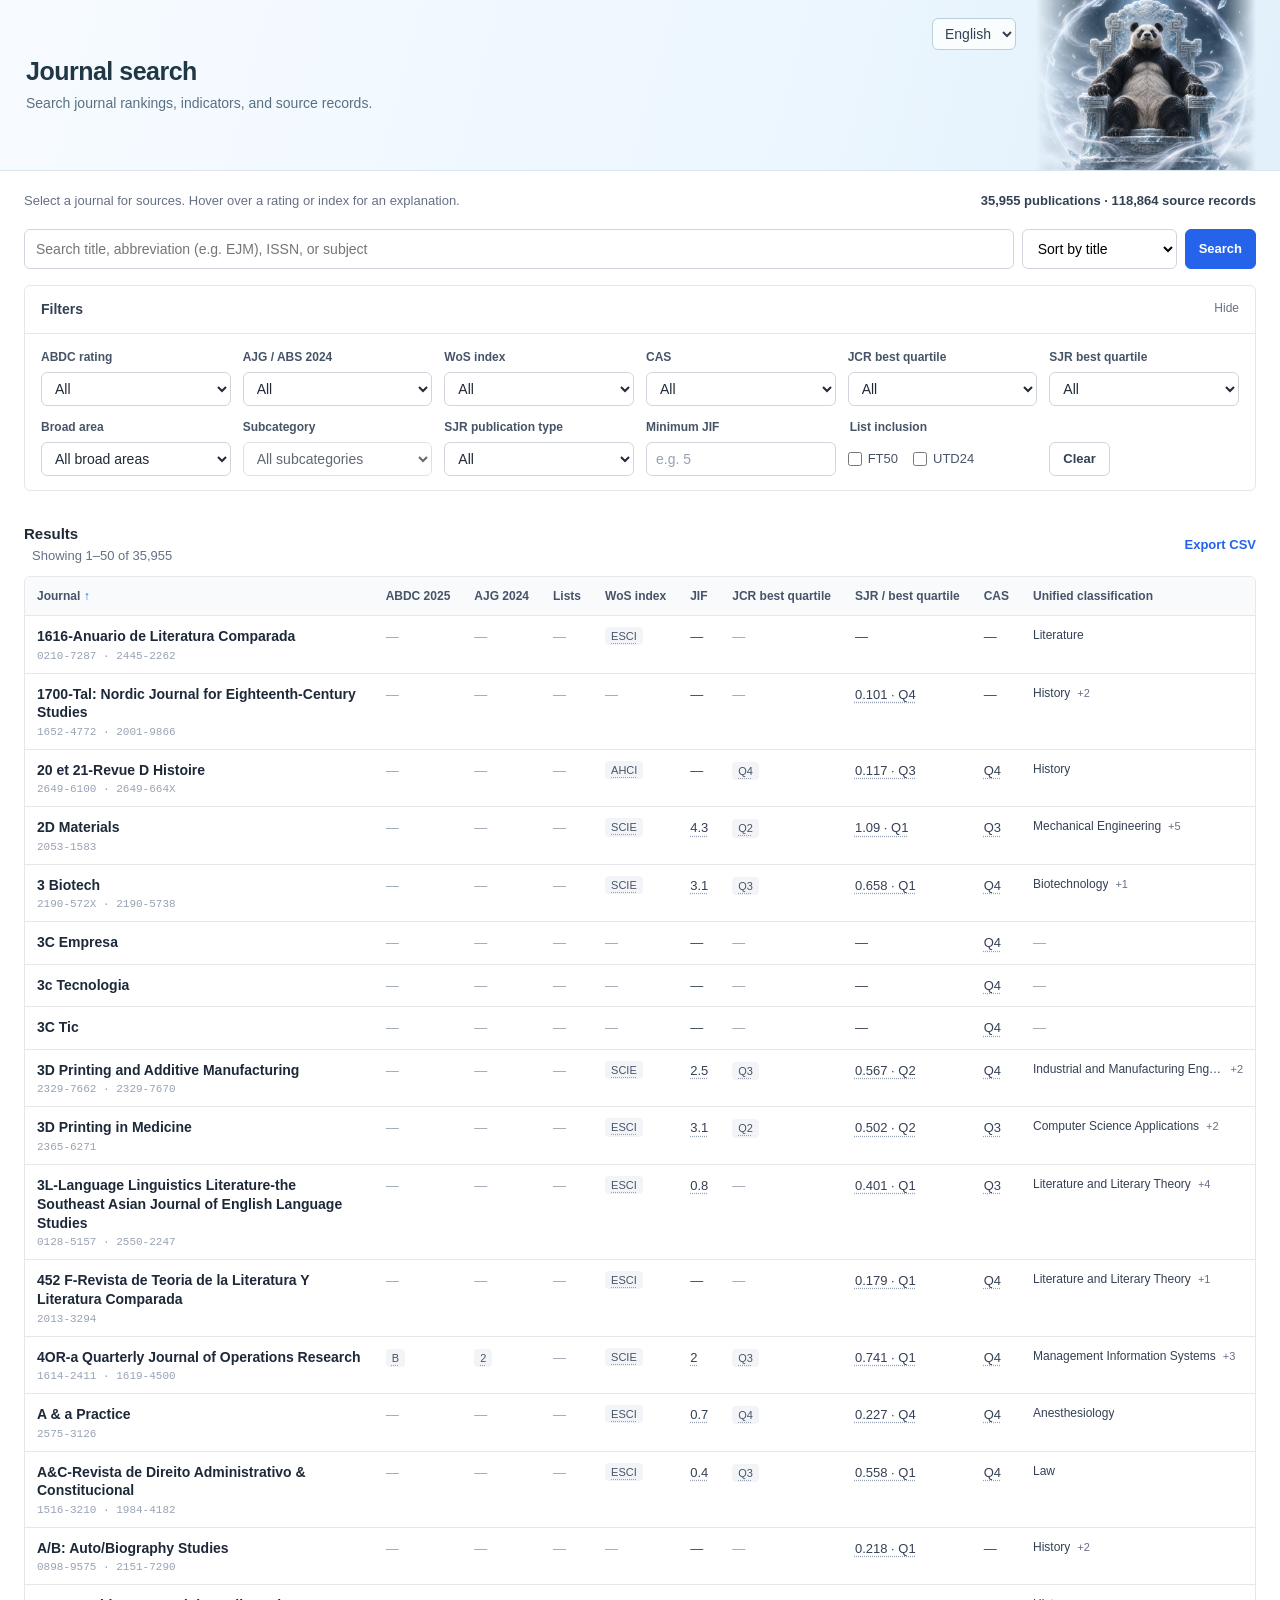
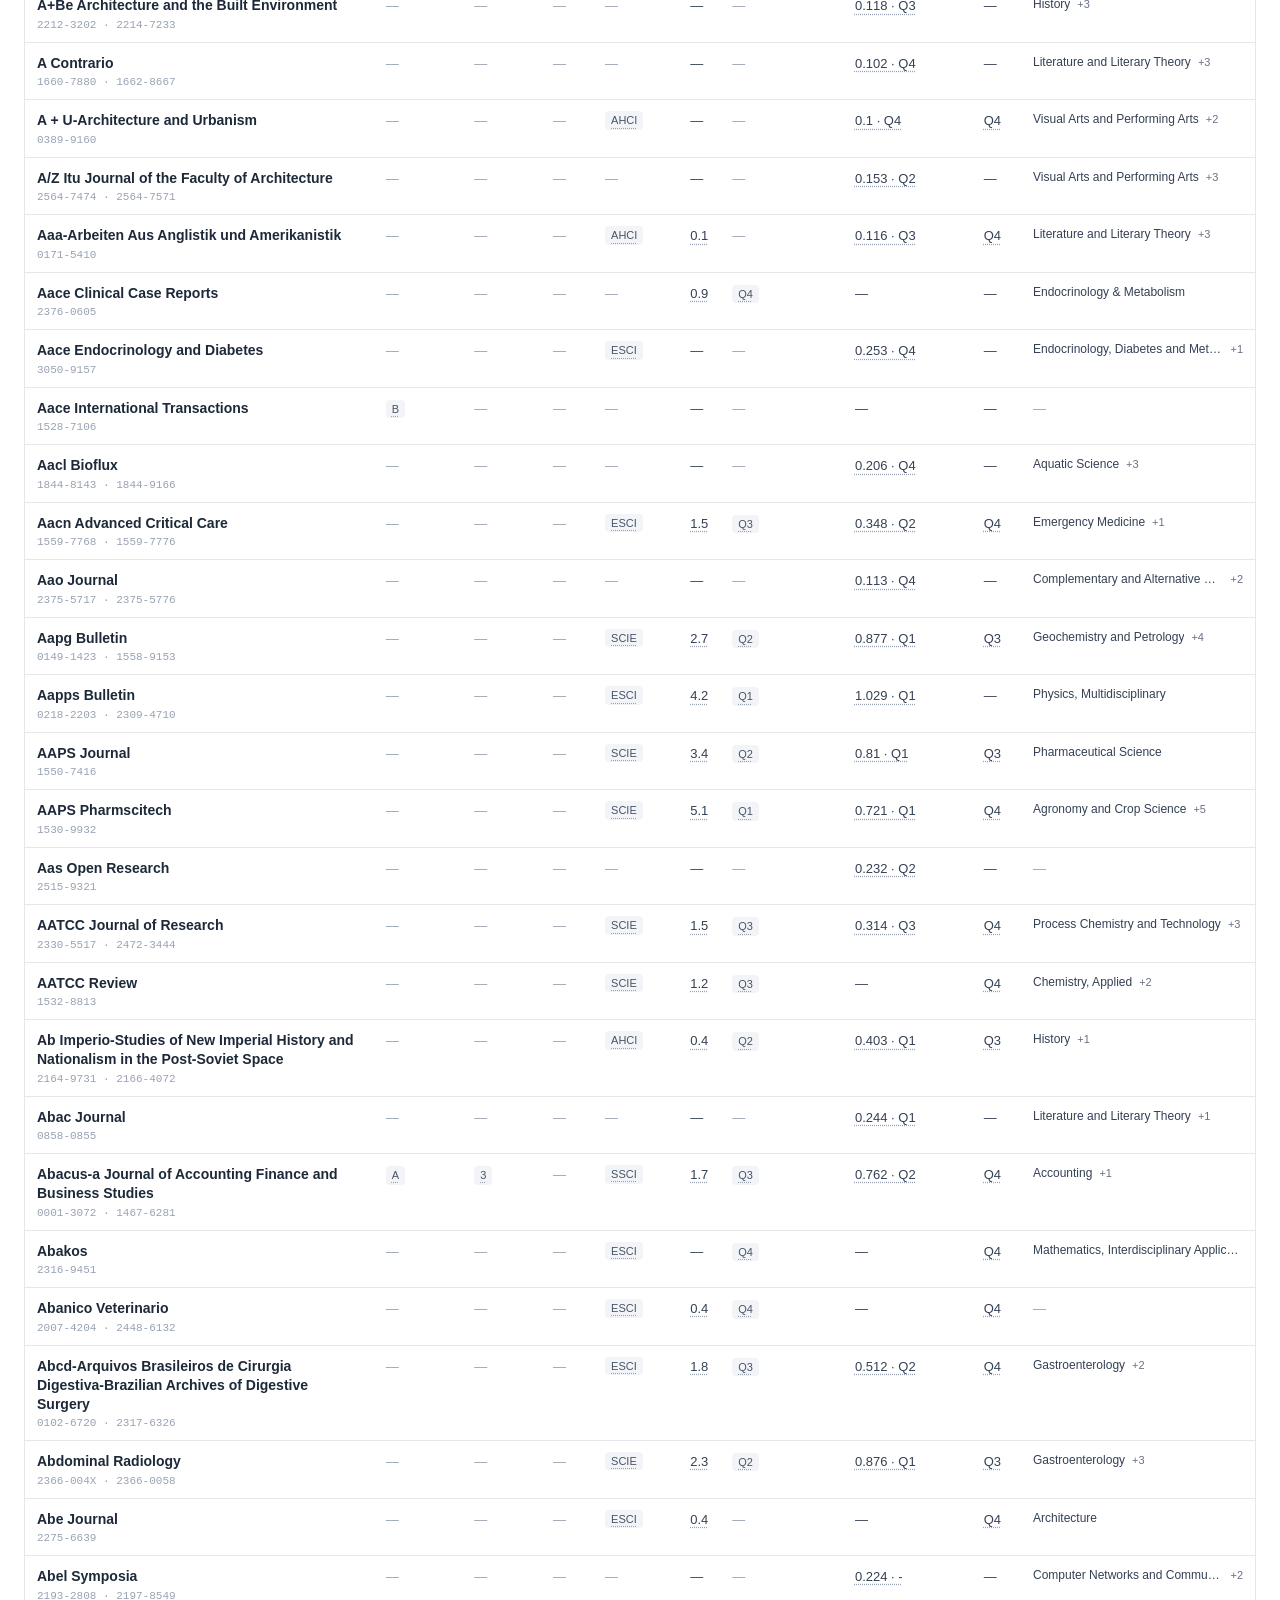
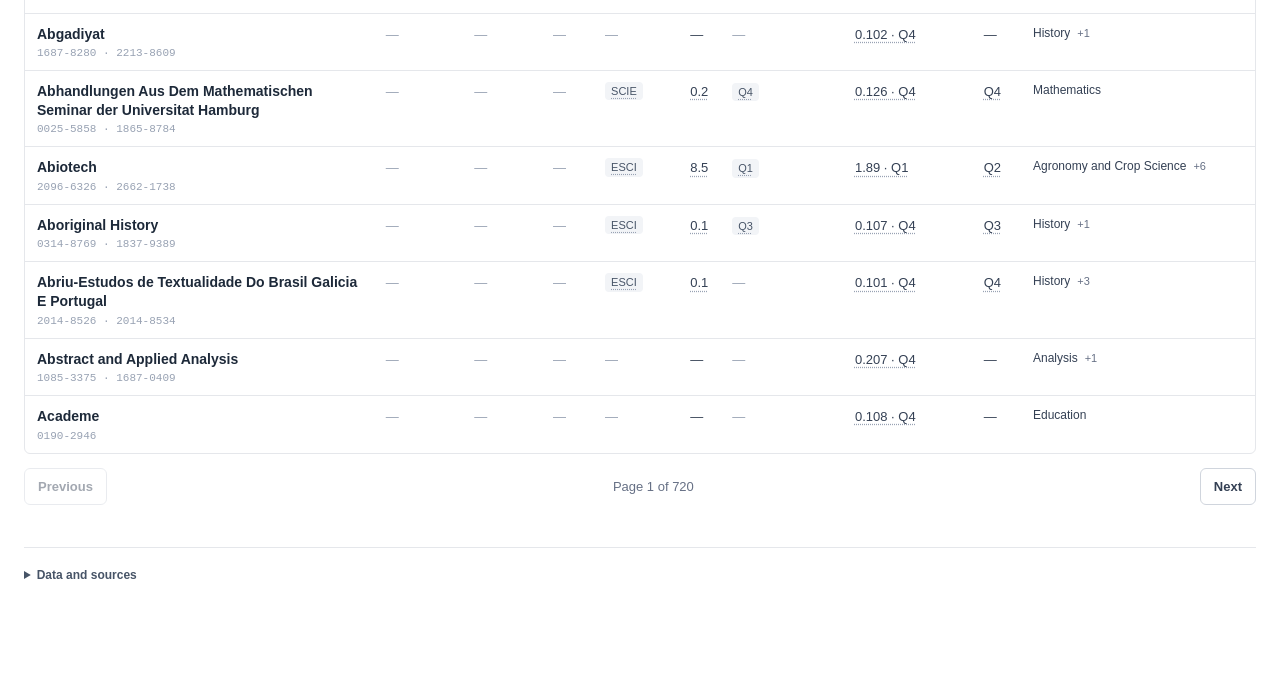
==== site/index.html @ 8089f595 "Standardize journal title casing and show subcategories only" ====
<!doctype html>
<html lang="zh-CN">
<head>
  <script>window.JOURNAL_STATIC=true;</script>
  <meta charset="utf-8">
  <meta name="viewport" content="width=device-width,initial-scale=1">
  <meta name="color-scheme" content="light">
  <title>期刊查询</title>
  <style>
    :root{--text:#1f2937;--muted:#667085;--line:#e5e7eb;--soft:#f8fafc;--blue:#2563eb;--blue-soft:#eff6ff;--white:#fff;--sans:"Microsoft YaHei UI","PingFang SC",sans-serif}*{box-sizing:border-box}body{margin:0;background:#fff;color:var(--text);font:14px/1.5 var(--sans)}button,input,select{font:inherit}button{cursor:pointer}button:focus-visible,input:focus-visible,select:focus-visible,a:focus-visible{outline:2px solid var(--blue);outline-offset:2px}.masthead{border-bottom:1px solid var(--line);padding:22px max(24px,calc((100vw - 1280px)/2)) 18px}.brand h1{font-size:24px;line-height:1.25;margin:0;font-weight:650;letter-spacing:-.02em}.brand b,.folio{display:none}.subline{margin:5px 0 0;color:var(--muted);font-size:14px}main{max-width:1280px;margin:auto;padding:20px 24px 42px}.intro{display:flex;align-items:baseline;justify-content:space-between;gap:18px;margin-bottom:18px}.intro h2{display:none}.intro p{margin:0;color:var(--muted);font-size:13px}.statline{color:#344054;font-weight:600;white-space:nowrap;font-size:13px}.workbench{display:flex;flex-direction:column;gap:16px}.workbench>*,.workbench section{min-width:0}.filters{border:1px solid var(--line);border-radius:6px;background:var(--white);padding:0}.filters h3{font-size:14px;margin:0;font-weight:600}.filters>h3{padding:13px 16px;border-bottom:1px solid var(--line)}.filter-group{padding:0;border:0}.filter-group label,.filter-group legend{display:block;color:#475467;font-size:12px;font-weight:600;margin:0 0 6px}.filter-group fieldset{border:0;padding:0;margin:0}.filter-group input,.filter-group select{width:100%;height:34px;border:1px solid #d0d5dd;border-radius:6px;background:#fff;padding:6px 9px;color:var(--text)}.filter-group input::placeholder{color:#98a2b3}.checkgrid{display:flex;gap:15px;height:34px;align-items:center}.checkgrid label{margin:0;font-weight:400;font-size:13px;color:#475467}.checkgrid input{width:auto;accent-color:var(--blue);vertical-align:-2px;margin-right:4px}.filter-actions{display:flex;gap:8px;align-items:end}.button{border:1px solid var(--blue);border-radius:6px;background:var(--blue);color:#fff;padding:8px 13px;font-weight:600;font-size:13px}.button:hover{background:#1d4ed8}.button.alt{background:#fff;color:#344054;border-color:#d0d5dd}.button.alt:hover{background:var(--soft)}.filter-content{display:grid;grid-template-columns:repeat(5,minmax(0,1fr));gap:12px;padding:14px 16px}.searchbar{display:grid;grid-template-columns:minmax(260px,1fr) 155px auto;gap:8px}.searchbar input,.searchbar select{height:40px;border:1px solid #d0d5dd;border-radius:6px;background:#fff;padding:8px 11px}.searchbar input{font-size:14px}.results-head{display:flex;justify-content:space-between;align-items:center;gap:14px;padding:16px 0 10px}.results-head h3{margin:0;font-size:15px;font-weight:650}.results-head span{font-size:13px;color:var(--muted);margin-left:8px}.export{font-size:13px;color:var(--blue);font-weight:600;text-decoration:none}.export:hover{text-decoration:underline}.table-wrap{overflow:auto;border:1px solid var(--line);border-radius:6px;background:#fff}table{border-collapse:collapse;width:100%;min-width:970px}thead{position:sticky;top:0;z-index:2;background:#f9fafb}th{text-align:left;padding:10px 12px;font-size:12px;font-weight:600;color:#475467;white-space:nowrap;border-bottom:1px solid var(--line)}th:first-child,td:first-child{width:29%;min-width:280px}th button{border:0;background:transparent;color:inherit;font:inherit;padding:0}th[aria-sort="ascending"]::after{content:" ↑";color:var(--blue)}th[aria-sort="descending"]::after{content:" ↓";color:var(--blue)}td{padding:11px 12px;border-top:1px solid var(--line);vertical-align:top;color:#344054;font-size:13px}tbody tr:first-child td{border-top:0}tbody tr:hover{background:#f8fafc}.journal-btn{appearance:none;border:0;background:transparent;padding:0;text-align:left;color:#1d2939;font:600 14px/1.35 var(--sans);cursor:pointer}.journal-btn:hover{color:var(--blue)}.issn{display:block;color:#98a2b3;font:11px ui-monospace,monospace;margin-top:3px}.badges{display:flex;gap:4px;flex-wrap:wrap}.badge{display:inline-block;border-radius:4px;padding:2px 6px;background:#f2f4f7;color:#475467;font-size:11px;line-height:1.3;white-space:nowrap}.q1,.dark,.star{background:var(--blue-soft);color:#175cd3}.na{color:#98a2b3}.num{font-variant-numeric:tabular-nums;white-space:nowrap}.subjects{max-width:250px;color:#667085;font-size:12px;display:-webkit-box;-webkit-box-orient:vertical;-webkit-line-clamp:2;overflow:hidden}.loading,.empty{padding:32px;text-align:center;color:var(--muted);font-size:14px}.pager{display:flex;justify-content:space-between;align-items:center;padding:14px 0}.pager span{color:var(--muted);font-size:13px}.pager button:disabled{opacity:.45;cursor:not-allowed}dialog{border:1px solid var(--line);border-radius:8px;padding:0;max-width:min(760px,95vw);width:760px;background:#fff;color:var(--text);box-shadow:0 18px 50px #10182822}dialog::backdrop{background:#10182866}.drawer-head{border-bottom:1px solid var(--line);padding:18px 22px;display:flex;justify-content:space-between;gap:20px}.drawer-head h2{font-size:19px;line-height:1.35;margin:0;font-weight:650}.drawer-close{border:1px solid #d0d5dd;border-radius:6px;background:#fff;color:#344054;width:32px;height:32px;font-size:20px;line-height:1}.drawer-body{padding:20px 22px 28px;max-height:70vh;overflow:auto}.profile{display:grid;grid-template-columns:repeat(3,1fr);gap:0;border:1px solid var(--line);border-radius:6px;overflow:hidden;margin:0 0 22px}.profile div{padding:10px;border-right:1px solid var(--line);border-bottom:1px solid var(--line)}.profile b{display:block;color:var(--muted);font-size:11px;font-weight:500}.profile span{font-weight:600;font-size:13px}.history h3{font-size:15px;margin:20px 0 8px}.observation{border-top:1px solid var(--line);padding:13px 0}.obs-top{display:flex;justify-content:space-between;gap:16px}.obs-top b{font-size:12px;color:#344054}.obs-top small{color:var(--muted)}.metric-list{display:flex;gap:5px;flex-wrap:wrap;margin-top:7px}.metric-list span{background:#f2f4f7;border-radius:4px;padding:2px 6px;font-size:12px}.source-note{border-left:3px solid #84adff;padding:9px 11px;background:#f8fbff;color:#475467;font-size:12px}footer{margin-top:28px;border-top:1px solid var(--line);padding-top:14px;color:var(--muted);font-size:12px}footer summary{cursor:pointer;color:#475467;font-weight:600;padding:4px 0}.source-list{margin:6px 0;padding-left:16px}.raw{margin-top:10px}.raw summary{font-size:12px}.raw pre{white-space:pre-wrap;word-break:break-word;background:#f8fafc;border:1px solid var(--line);border-radius:6px;padding:9px;font:11px/1.45 ui-monospace,monospace;color:#344054}.visually-hidden{position:absolute;width:1px;height:1px;padding:0;margin:-1px;overflow:hidden;clip:rect(0,0,0,0);white-space:nowrap;border:0}@media(max-width:800px){.masthead{padding:18px 16px}.brand h1{font-size:22px}main{padding:16px}.intro{align-items:flex-start;flex-direction:column;gap:5px}.filter-content{grid-template-columns:repeat(2,minmax(0,1fr));padding:12px}.filter-actions{grid-column:1/-1}.searchbar{grid-template-columns:1fr}.table-wrap{border-radius:0;margin:0 -16px}.profile{grid-template-columns:1fr 1fr}.drawer-body{padding:18px}.drawer-head{padding:16px}}
    .brand{display:flex;align-items:center;justify-content:space-between;gap:12px}.brand #language{height:32px;border:1px solid #d0d5dd;border-radius:6px;background:#fff;color:#344054;padding:4px 8px}.filters summary{padding:13px 16px;cursor:pointer;color:#344054;font-size:14px;font-weight:600;list-style:none}.filters summary::-webkit-details-marker{display:none}.filters summary::after{content:"Show";float:right;color:#667085;font-size:12px;font-weight:400}.filters[open] summary{border-bottom:1px solid var(--line)}.filters[open] summary::after{content:"Hide"}.filter-content{display:grid;grid-template-columns:repeat(5,minmax(0,1fr));gap:12px;padding:14px 16px}.filters>.filter-content{border:0}.filters h3{display:none}@media(max-width:800px){.filter-content{grid-template-columns:repeat(2,minmax(0,1fr));padding:12px}.filter-actions{grid-column:1/-1}}
  html:lang(zh-CN) .filters summary::after{content:"展开"}html:lang(zh-CN) .filters[open] summary::after{content:"收起"}.statline{white-space:normal}.drawer-close{flex-shrink:0}.drawer-head h2{min-width:0;overflow-wrap:anywhere}.export[aria-disabled="true"]{pointer-events:none;opacity:.45}
    .checkgrid label{display:inline-flex;align-items:center;gap:6px;line-height:1.2;white-space:nowrap}.checkgrid input[type="checkbox"]{width:14px;height:14px;flex:0 0 14px;margin:0;padding:0;vertical-align:middle}.taxonomy-path{max-width:260px;color:#475467;font-size:12px;display:block;line-height:1.45}.taxonomy-path+.taxonomy-path{margin-top:3px}.taxonomy-evidence{margin:0 0 18px;padding:13px 14px;border:1px solid #d9e6ef;border-radius:6px;background:#f8fbff}.taxonomy-evidence h3{margin:0 0 8px;font-size:15px}.taxonomy-evidence p{margin:7px 0;color:#475467;font-size:12px}.taxonomy-evidence code{font:11px ui-monospace,monospace;color:#344054}.taxonomy-legacy{margin:0 0 18px;font-size:12px;color:#475467}.taxonomy-legacy summary{cursor:pointer;font-weight:600;color:#475467}
    .filter-content{align-items:end}.filter-group{min-width:0;display:flex;flex-direction:column;justify-content:flex-end}.filter-group>label,.filter-group legend{line-height:18px}.filter-group fieldset{min-width:0;width:100%}.filter-actions .button{height:34px;padding-block:0}.taxonomy-summary{appearance:none;border:0;background:transparent;text-align:left;display:flex;flex-direction:column;gap:3px;width:210px;max-width:100%;padding:0;color:#344054;font:12px/1.4 var(--sans);cursor:pointer}.taxonomy-primary{display:flex;align-items:baseline;gap:7px;min-width:0;width:100%}.taxonomy-name{overflow:hidden;text-overflow:ellipsis;white-space:nowrap;min-width:0;font-weight:500}.taxonomy-count{flex-shrink:0;color:#667085;font-size:11px}.taxonomy-context{display:block;max-width:100%;overflow:hidden;text-overflow:ellipsis;white-space:nowrap;color:#98a2b3;font-size:11px}.taxonomy-summary:hover .taxonomy-name{color:#2563eb;text-decoration:underline}.taxonomy-summary:hover .taxonomy-count{color:#2563eb}
    @media(min-width:1100px){.filter-content{grid-template-columns:repeat(6,minmax(0,1fr))}}table{min-width:1070px}
    .masthead{padding-block:0;background:linear-gradient(105deg,#f7fbff 0%,#edf7ff 58%,#e1f0fa 100%);border-bottom-color:#d9e6ef}.brand{display:grid;grid-template-columns:minmax(0,1fr) auto 220px;align-items:stretch;min-height:170px;gap:20px;max-width:1280px;margin:auto}.brand-copy{align-self:center;min-width:0;padding:20px 0 20px 2px}.brand-copy h1{color:#203746;font-size:25px}.brand-copy .subline{max-width:490px;margin:5px 0 0;color:#597080;white-space:normal}.brand #language{align-self:start;margin-top:18px;flex:0 0 auto;border-color:#b9cfde;background:#ffffffcc}.brand-scene{align-self:stretch;overflow:hidden;background:#dceef7;mask-image:linear-gradient(90deg,transparent 0%,#000 28%,#000 84%,transparent 100%);-webkit-mask-image:linear-gradient(90deg,transparent 0%,#000 28%,#000 84%,transparent 100%)}.brand #brand-logo{display:block;width:100%;height:170px;object-fit:cover;object-position:50% 46%;filter:saturate(.92) contrast(.98)}@media(max-width:800px){.masthead{padding:0}.brand{min-height:110px;grid-template-columns:minmax(0,1fr) auto 100px;gap:10px;padding-left:16px}.brand-copy{padding:16px 0}.brand-copy h1{font-size:22px}.brand-copy .subline{font-size:13px}.brand #language{margin-top:14px}.brand-scene{align-self:center;mask-image:linear-gradient(90deg,transparent,#000 9%,#000 94%,transparent);-webkit-mask-image:linear-gradient(90deg,transparent,#000 9%,#000 94%,transparent)}.brand #brand-logo{width:100px;height:100px;object-fit:contain;object-position:center}}@media(max-width:430px){.brand{grid-template-columns:minmax(0,1fr) auto 88px;gap:8px}.brand-copy .subline{display:none}.brand #brand-logo{width:88px;height:88px}.brand{min-height:96px}.brand-copy{padding-block:12px}.brand #language{margin-top:12px}}
  </style>
  <link rel="icon" type="image/png" href="brand/panda-emperor.png?v=140ae6e6cad0">
  <link rel="stylesheet" href="help.css?v=2c78fc4bd369">
</head>
<body>
  <header class="masthead"><div class="brand"><div class="brand-copy"><h1 data-i18n="title">Journal search</h1><p class="subline" data-i18n="description">Search journal rankings, indicators, and source records.</p></div><select id="language" aria-label="Language"><option value="en">English</option><option value="zh">中文</option></select><div class="brand-scene"><img id="brand-logo" src="brand/panda-emperor.png?v=140ae6e6cad0" width="220" height="170" alt="Panda emperor on an ice throne amid swirling wind"></div></div></header>
  <main>
    <section class="intro"><div><p data-i18n="intro">Blank values mean unavailable or conflicting source data. List matches do not mean zero.</p></div><div class="statline" id="statline">Loading…</div></section>
    <div class="workbench">
      <details class="filters" id="filter-panel" open><summary data-i18n="filters">Filters</summary><div class="filter-content">
        <div class="filter-group"><label for="abdc">ABDC 分级</label><select id="abdc" data-param="abdc"><option value="">全部</option><option>A*</option><option>A</option><option>B</option><option>C</option></select></div>
        <div class="filter-group"><label for="ajg">AJG / ABS 2024</label><select id="ajg" data-param="ajg"><option value="">全部</option><option>4*</option><option>4</option><option>3</option><option>2</option><option>1</option></select></div>
        <div class="filter-group"><label for="wos_index" data-i18n="wos">WoS index</label><select id="wos_index" data-param="wos_index"><option value="">All</option><option>SCIE</option><option>SSCI</option><option>AHCI</option><option>ESCI</option></select></div>
        <div class="filter-group"><label for="cas">中科院分区</label><select id="cas" data-param="cas"><option value="">全部</option><option value="1">Q1</option><option value="2">Q2</option><option value="3">Q3</option><option value="4">Q4</option></select></div>
        <div class="filter-group"><label for="jcr_quartile">JCR 分区</label><select id="jcr_quartile" data-param="jcr_quartile"><option value="">全部</option><option>Q1</option><option>Q2</option><option>Q3</option><option>Q4</option></select></div>
        <div class="filter-group"><label for="sjr_quartile">SJR 分区</label><select id="sjr_quartile" data-param="sjr_quartile"><option value="">全部</option><option>Q1</option><option>Q2</option><option>Q3</option><option>Q4</option></select></div>
        <div class="filter-group"><label for="broad_area">统一分类：大类</label><select id="broad_area" data-param="broad_area"><option value="">全部大类</option></select></div>
        <div class="filter-group"><label for="subcategory">统一分类：子类</label><select id="subcategory" data-param="subcategory" disabled><option value="">全部子类</option></select></div>
        <div class="filter-group"><label for="source_type">SJR 出版物类型</label><select id="source_type" data-param="source_type"><option value="">全部（仅有 SJR 类型的条目）</option><option value="journal">期刊</option><option value="book series">丛书</option><option value="conference and proceedings">会议与论文集</option><option value="trade journal">行业期刊</option></select></div>
        <div class="filter-group"><label for="min_if">最低 JIF</label><input id="min_if" data-param="min_if" type="number" min="0" step="0.1" placeholder="如 5"></div>
        <div class="filter-group"><fieldset><legend>名单收录</legend><div class="checkgrid"><label><input id="ft50" data-param="ft50" type="checkbox">FT50</label><label><input id="utd24" data-param="utd24" type="checkbox">UTD24</label></div></fieldset></div>
        <div class="filter-actions"><button class="button alt" id="clear" type="button" data-i18n="clear">Clear</button></div>
      </div></details>
      <section aria-live="polite">
        <form class="searchbar" id="searchform"><label class="visually-hidden" for="q" data-i18n="searchLabel">Search journals</label><input id="q" data-param="q" autocomplete="off" placeholder="Search title, abbreviation (e.g. EJM), ISSN, or subject" aria-label="Search title, abbreviation (e.g. EJM), ISSN, or subject"><select id="sort" data-param="sort" aria-label="Sort"><option value="title" data-i18n="sortTitle">Sort by title</option><option value="impact_factor" data-i18n="sortJif">Sort by JIF</option><option value="sjr" data-i18n="sortSjr">Sort by SJR</option></select><button class="button" type="submit" data-i18n="search">Search</button></form>
        <div class="results-head"><div><h3 data-i18n="results">Results</h3><span id="result-summary">Ready</span></div><a class="export" id="export-link" href="/api/export.csv" data-i18n="export">Export CSV</a></div>
        <div class="table-wrap"><table><thead><tr><th aria-sort="ascending"><button data-sort="title" data-i18n="journal">Journal</button></th><th data-i18n="abdc">ABDC 2025</th><th data-i18n="ajg">AJG 2024</th><th data-i18n="lists">Lists</th><th data-i18n="wos">WoS index</th><th><button data-sort="impact_factor">JIF</button></th><th data-i18n="jcr">JCR best quartile</th><th><button data-sort="sjr" data-i18n="sjr">SJR / best quartile</button></th><th data-i18n="cas">CAS</th><th id="classification-heading">Unified classification</th></tr></thead><tbody id="rows"><tr><td colspan="10" class="loading">Loading…</td></tr></tbody></table></div>
        <nav class="pager" aria-label="Results pages"><button class="button alt" id="prev" type="button" data-i18n="previous">Previous</button><span id="page-label">—</span><button class="button alt" id="next" type="button" data-i18n="next">Next</button></nav>
      </section>
    </div>
    <footer><details><summary data-i18n="sources">Data and sources</summary><div id="notes">Loading…</div><p data-i18n="typeNote">Publication-type filtering applies only to records with an SJR type.</p><p data-i18n="casNote">CAS uses Q1–Q4 as display labels for source zones 1–4.</p><ul class="source-list" id="source-list"></ul></details></footer>
  </main>
  <dialog id="detail"><div class="drawer-head"><h2 id="detail-title">期刊详情</h2><button class="drawer-close" id="close-detail" aria-label="关闭详情">×</button></div><div class="drawer-body" id="detail-body"></div></dialog>
  <script src="i18n.js?v=48a32ff0635d"></script>
  <script src="static-client.js?v=aa510dfa528a"></script>
  <script src="metric-info.js?v=d9123072246c"></script>
  <script src="journal-title.js?v=92738b128b86"></script>
  <script src="app.js?v=81e16375f8f6"></script>
  <script src="help-popover.js?v=6ba67cf0f67e"></script>

</body>
</html>
---- site/help.css ----
[data-metric]{text-decoration:underline dotted #98a2b3;text-underline-offset:3px;cursor:help;outline:none}
[data-metric]:focus-visible{border-radius:3px;outline:2px solid #2563eb;outline-offset:3px}
#metric-popover{position:fixed;z-index:2147483647;inset:auto;margin:0;width:max-content;max-width:340px;padding:14px 15px;background:#fff;border:1px solid #dbe2ea;border-radius:8px;box-shadow:0 10px 26px rgb(15 23 42 / 16%);color:#1f2937;font:13px/1.5 "Microsoft YaHei UI","PingFang SC",sans-serif}
#metric-popover[popover]:not(:popover-open){display:none}
#metric-popover[hidden]{display:none}
.metric-popover__head{display:flex;align-items:flex-start;justify-content:space-between;gap:12px;margin-bottom:5px}
.metric-popover__title{font-size:14px;font-weight:650;color:#1d2939}.metric-popover__close{flex:0 0 auto;width:25px;height:25px;padding:0;border:1px solid #d0d5dd;border-radius:5px;background:#fff;color:#475467;font-size:17px;line-height:1;cursor:pointer}.metric-popover__close:hover{background:#f8fafc}.metric-popover__close:focus-visible{outline:2px solid #2563eb;outline-offset:2px}
.metric-popover__description{margin:0;color:#344054}.metric-popover__detail{margin:7px 0 0;color:#667085}.metric-popover__source{display:inline-block;margin-top:10px;color:#2563eb;font-weight:600;text-decoration:none}.metric-popover__source:hover{text-decoration:underline}
@media(max-width:480px){#metric-popover{max-width:calc(100vw - 24px)}}
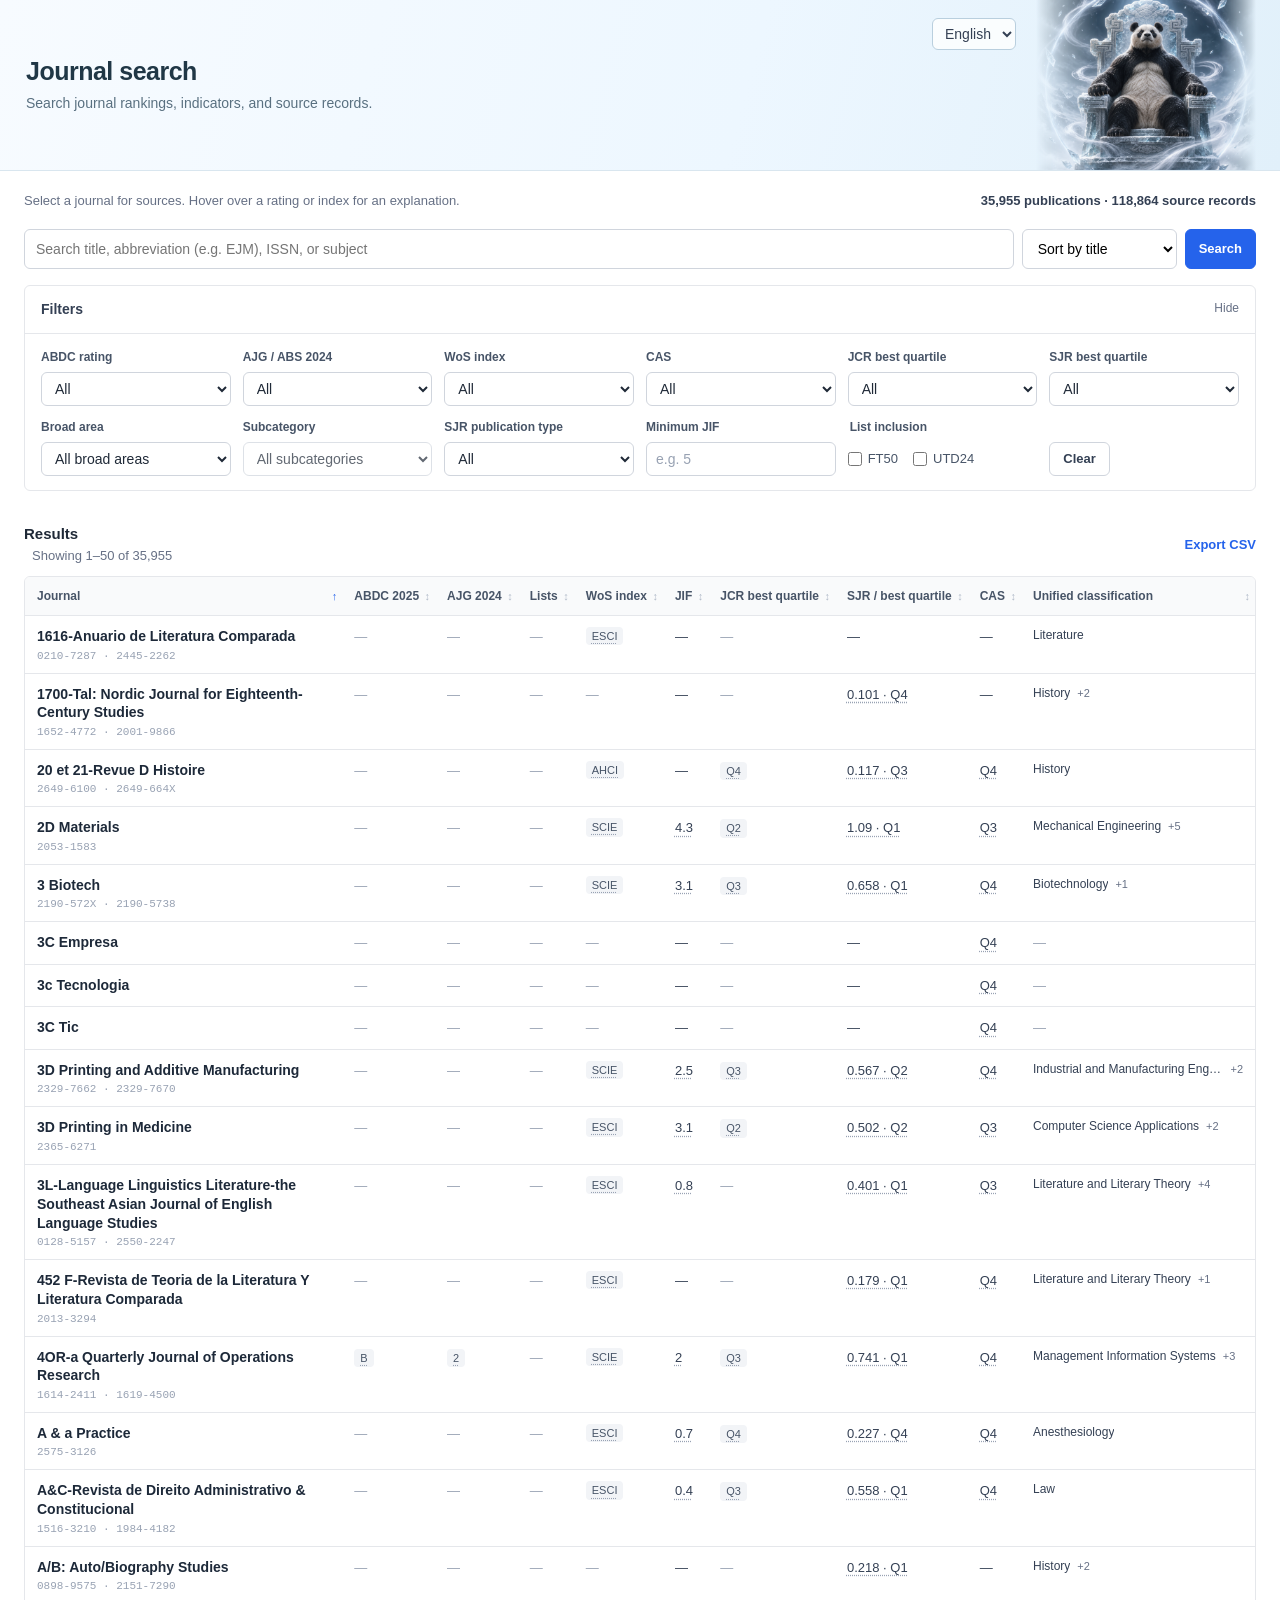
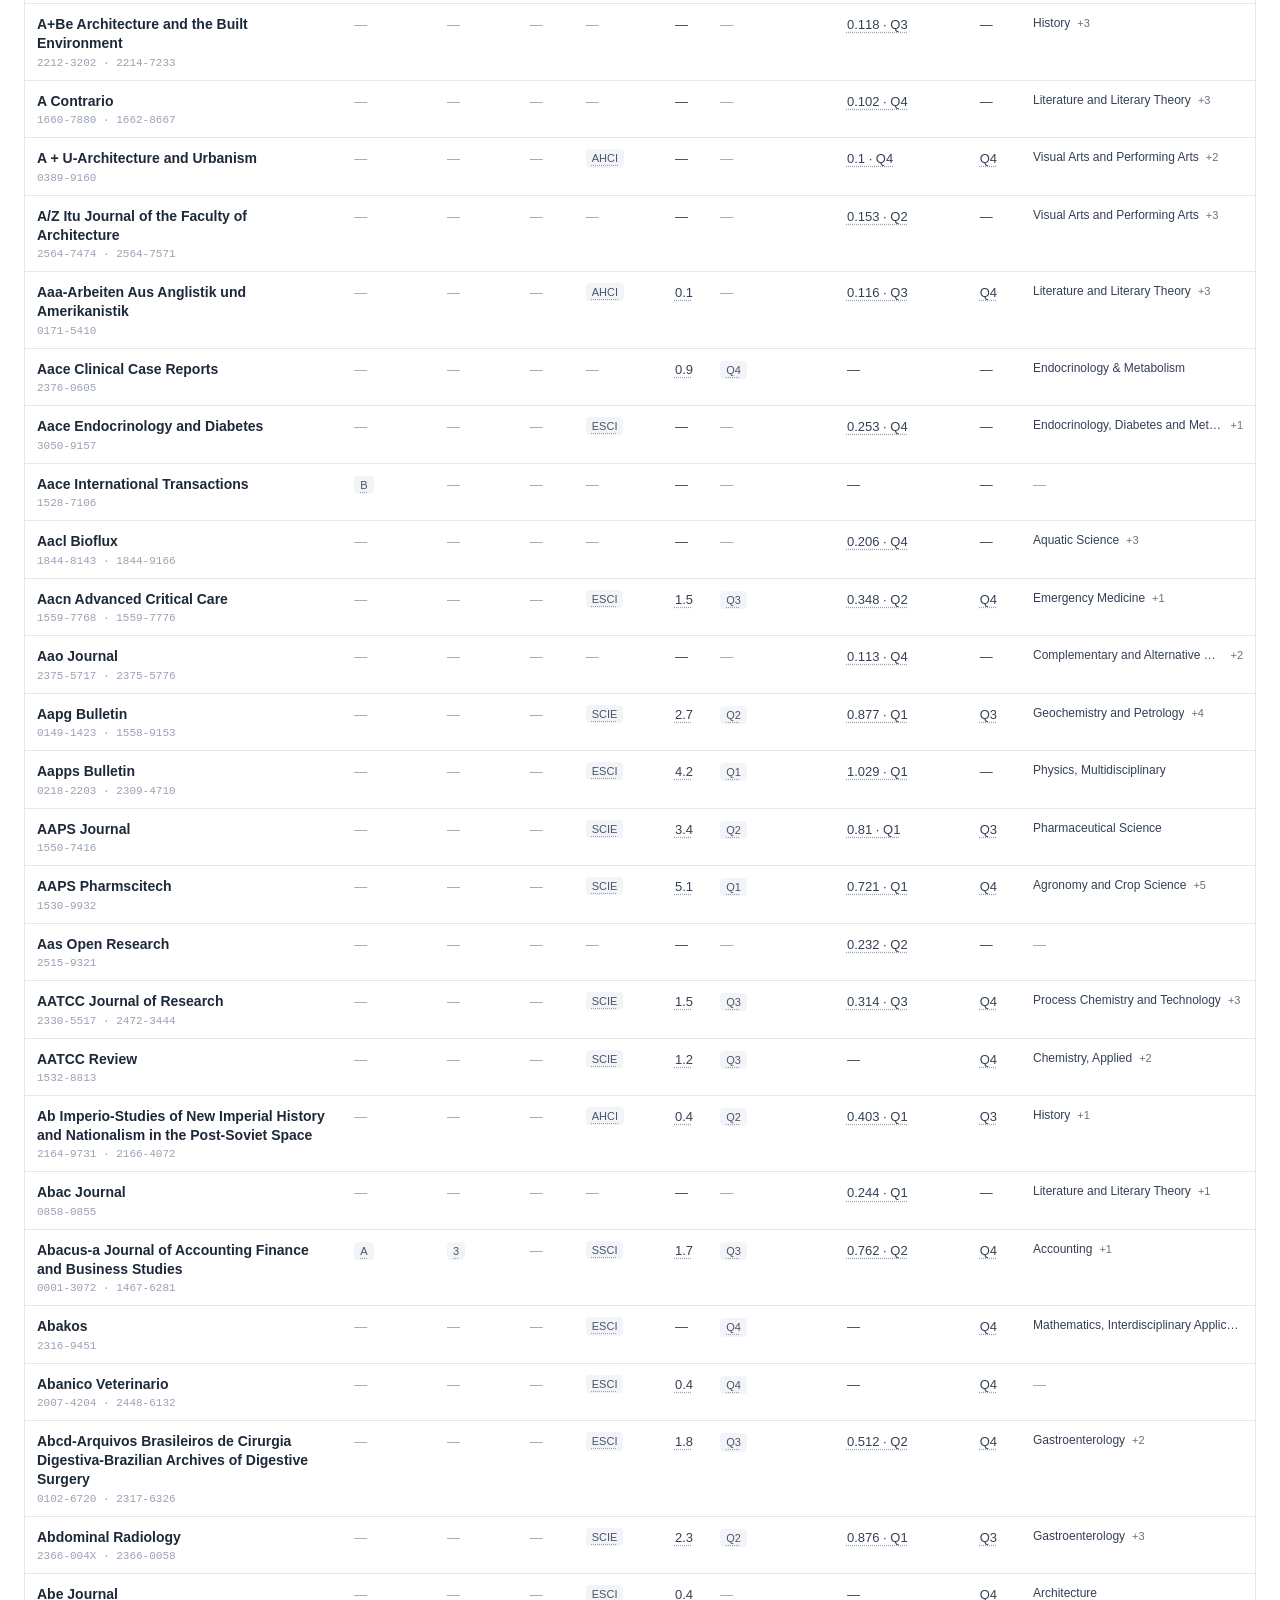
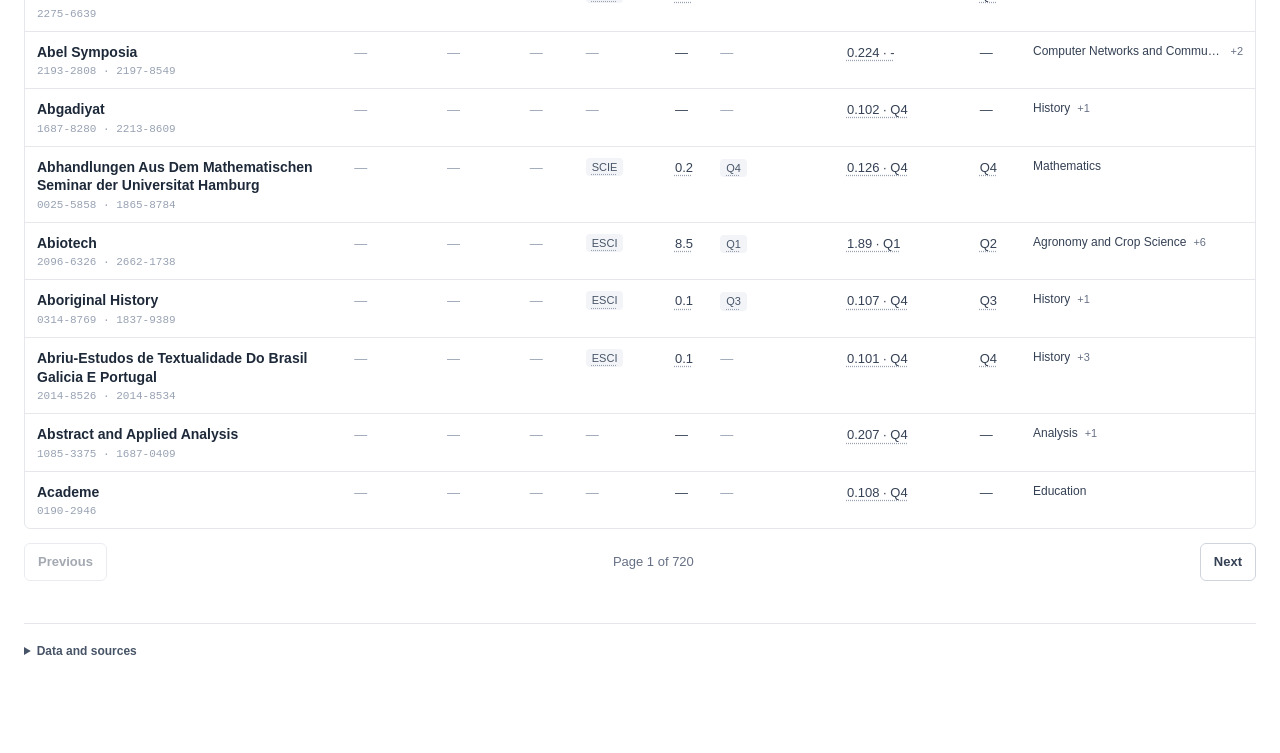
==== commit ca52982a: "Clarify journal details and enable sorting across results columns" ====
--- a/site/index.html
+++ b/site/index.html
@@ -14,9 +14,11 @@
     .filter-content{align-items:end}.filter-group{min-width:0;display:flex;flex-direction:column;justify-content:flex-end}.filter-group>label,.filter-group legend{line-height:18px}.filter-group fieldset{min-width:0;width:100%}.filter-actions .button{height:34px;padding-block:0}.taxonomy-summary{appearance:none;border:0;background:transparent;text-align:left;display:flex;flex-direction:column;gap:3px;width:210px;max-width:100%;padding:0;color:#344054;font:12px/1.4 var(--sans);cursor:pointer}.taxonomy-primary{display:flex;align-items:baseline;gap:7px;min-width:0;width:100%}.taxonomy-name{overflow:hidden;text-overflow:ellipsis;white-space:nowrap;min-width:0;font-weight:500}.taxonomy-count{flex-shrink:0;color:#667085;font-size:11px}.taxonomy-context{display:block;max-width:100%;overflow:hidden;text-overflow:ellipsis;white-space:nowrap;color:#98a2b3;font-size:11px}.taxonomy-summary:hover .taxonomy-name{color:#2563eb;text-decoration:underline}.taxonomy-summary:hover .taxonomy-count{color:#2563eb}
     @media(min-width:1100px){.filter-content{grid-template-columns:repeat(6,minmax(0,1fr))}}table{min-width:1070px}
     .masthead{padding-block:0;background:linear-gradient(105deg,#f7fbff 0%,#edf7ff 58%,#e1f0fa 100%);border-bottom-color:#d9e6ef}.brand{display:grid;grid-template-columns:minmax(0,1fr) auto 220px;align-items:stretch;min-height:170px;gap:20px;max-width:1280px;margin:auto}.brand-copy{align-self:center;min-width:0;padding:20px 0 20px 2px}.brand-copy h1{color:#203746;font-size:25px}.brand-copy .subline{max-width:490px;margin:5px 0 0;color:#597080;white-space:normal}.brand #language{align-self:start;margin-top:18px;flex:0 0 auto;border-color:#b9cfde;background:#ffffffcc}.brand-scene{align-self:stretch;overflow:hidden;background:#dceef7;mask-image:linear-gradient(90deg,transparent 0%,#000 28%,#000 84%,transparent 100%);-webkit-mask-image:linear-gradient(90deg,transparent 0%,#000 28%,#000 84%,transparent 100%)}.brand #brand-logo{display:block;width:100%;height:170px;object-fit:cover;object-position:50% 46%;filter:saturate(.92) contrast(.98)}@media(max-width:800px){.masthead{padding:0}.brand{min-height:110px;grid-template-columns:minmax(0,1fr) auto 100px;gap:10px;padding-left:16px}.brand-copy{padding:16px 0}.brand-copy h1{font-size:22px}.brand-copy .subline{font-size:13px}.brand #language{margin-top:14px}.brand-scene{align-self:center;mask-image:linear-gradient(90deg,transparent,#000 9%,#000 94%,transparent);-webkit-mask-image:linear-gradient(90deg,transparent,#000 9%,#000 94%,transparent)}.brand #brand-logo{width:100px;height:100px;object-fit:contain;object-position:center}}@media(max-width:430px){.brand{grid-template-columns:minmax(0,1fr) auto 88px;gap:8px}.brand-copy .subline{display:none}.brand #brand-logo{width:88px;height:88px}.brand{min-height:96px}.brand-copy{padding-block:12px}.brand #language{margin-top:12px}}
+    thead th{position:relative;padding-right:16px}thead th[aria-sort="none"]::after{content:"↕";color:#b1bac8}thead th::after{position:absolute;right:5px;top:50%;transform:translateY(-50%);font-size:11px}thead th button:hover{color:#2563eb;text-decoration:underline}
   </style>
   <link rel="icon" type="image/png" href="brand/panda-emperor.png?v=140ae6e6cad0">
   <link rel="stylesheet" href="help.css?v=2c78fc4bd369">
+  <link rel="stylesheet" href="detail.css?v=8b7fe9f15615">
 </head>
 <body>
   <header class="masthead"><div class="brand"><div class="brand-copy"><h1 data-i18n="title">Journal search</h1><p class="subline" data-i18n="description">Search journal rankings, indicators, and source records.</p></div><select id="language" aria-label="Language"><option value="en">English</option><option value="zh">中文</option></select><div class="brand-scene"><img id="brand-logo" src="brand/panda-emperor.png?v=140ae6e6cad0" width="220" height="170" alt="Panda emperor on an ice throne amid swirling wind"></div></div></header>
@@ -38,21 +40,21 @@
         <div class="filter-actions"><button class="button alt" id="clear" type="button" data-i18n="clear">Clear</button></div>
       </div></details>
       <section aria-live="polite">
-        <form class="searchbar" id="searchform"><label class="visually-hidden" for="q" data-i18n="searchLabel">Search journals</label><input id="q" data-param="q" autocomplete="off" placeholder="Search title, abbreviation (e.g. EJM), ISSN, or subject" aria-label="Search title, abbreviation (e.g. EJM), ISSN, or subject"><select id="sort" data-param="sort" aria-label="Sort"><option value="title" data-i18n="sortTitle">Sort by title</option><option value="impact_factor" data-i18n="sortJif">Sort by JIF</option><option value="sjr" data-i18n="sortSjr">Sort by SJR</option></select><button class="button" type="submit" data-i18n="search">Search</button></form>
+        <form class="searchbar" id="searchform"><label class="visually-hidden" for="q" data-i18n="searchLabel">Search journals</label><input id="q" data-param="q" autocomplete="off" placeholder="Search title, abbreviation (e.g. EJM), ISSN, or subject" aria-label="Search title, abbreviation (e.g. EJM), ISSN, or subject"><select id="sort" data-param="sort" aria-label="Sort"><option value="title" data-i18n="sortTitle">Sort by title</option><option value="impact_factor" data-i18n="sortJif">Sort by JIF</option><option value="sjr" data-i18n="sortSjr">Sort by SJR</option><option value="abdc" data-i18n="sortAbdc">Sort by ABDC</option><option value="ajg" data-i18n="sortAjg">Sort by AJG</option><option value="jcr_quartile" data-i18n="sortJcr">Sort by JCR quartile</option><option value="cas_zone" data-i18n="sortCas">Sort by CAS</option><option value="wos_indexes" data-i18n="sortWos">Sort by WoS index</option><option value="lists" data-i18n="sortLists">Sort by list inclusion</option><option value="subcategory" data-i18n="sortSubcategory">Sort by subcategory</option></select><button class="button" type="submit" data-i18n="search">Search</button></form>
         <div class="results-head"><div><h3 data-i18n="results">Results</h3><span id="result-summary">Ready</span></div><a class="export" id="export-link" href="/api/export.csv" data-i18n="export">Export CSV</a></div>
-        <div class="table-wrap"><table><thead><tr><th aria-sort="ascending"><button data-sort="title" data-i18n="journal">Journal</button></th><th data-i18n="abdc">ABDC 2025</th><th data-i18n="ajg">AJG 2024</th><th data-i18n="lists">Lists</th><th data-i18n="wos">WoS index</th><th><button data-sort="impact_factor">JIF</button></th><th data-i18n="jcr">JCR best quartile</th><th><button data-sort="sjr" data-i18n="sjr">SJR / best quartile</button></th><th data-i18n="cas">CAS</th><th id="classification-heading">Unified classification</th></tr></thead><tbody id="rows"><tr><td colspan="10" class="loading">Loading…</td></tr></tbody></table></div>
+        <div class="table-wrap"><table><thead><tr><th aria-sort="ascending"><button data-sort="title" data-i18n="journal">Journal</button></th><th><button data-sort="abdc" data-i18n="abdc">ABDC 2025</button></th><th><button data-sort="ajg" data-i18n="ajg">AJG 2024</button></th><th><button data-sort="lists" data-i18n="lists">Lists</button></th><th><button data-sort="wos_indexes" data-i18n="wos">WoS index</button></th><th><button data-sort="impact_factor">JIF</button></th><th><button data-sort="jcr_quartile" data-i18n="jcr">JCR best quartile</button></th><th><button data-sort="sjr" data-i18n="sjr">SJR / best quartile</button></th><th><button data-sort="cas_zone" data-i18n="cas">CAS</button></th><th><button data-sort="subcategory" id="classification-heading">Unified classification</button></th></tr></thead><tbody id="rows"><tr><td colspan="10" class="loading">Loading…</td></tr></tbody></table></div>
         <nav class="pager" aria-label="Results pages"><button class="button alt" id="prev" type="button" data-i18n="previous">Previous</button><span id="page-label">—</span><button class="button alt" id="next" type="button" data-i18n="next">Next</button></nav>
       </section>
     </div>
     <footer><details><summary data-i18n="sources">Data and sources</summary><div id="notes">Loading…</div><p data-i18n="typeNote">Publication-type filtering applies only to records with an SJR type.</p><p data-i18n="casNote">CAS uses Q1–Q4 as display labels for source zones 1–4.</p><ul class="source-list" id="source-list"></ul></details></footer>
   </main>
-  <dialog id="detail"><div class="drawer-head"><h2 id="detail-title">期刊详情</h2><button class="drawer-close" id="close-detail" aria-label="关闭详情">×</button></div><div class="drawer-body" id="detail-body"></div></dialog>
-  <script src="i18n.js?v=48a32ff0635d"></script>
-  <script src="static-client.js?v=aa510dfa528a"></script>
+  <dialog id="detail" aria-labelledby="detail-title"><div class="drawer-head"><h2 id="detail-title">期刊详情</h2><button class="drawer-close" id="close-detail" aria-label="关闭详情">×</button></div><div class="drawer-body" id="detail-body"></div></dialog>
+  <script src="i18n.js?v=f6fe9f621a13"></script>
+  <script src="static-client.js?v=cae860a32f2f"></script>
   <script src="metric-info.js?v=d9123072246c"></script>
   <script src="journal-title.js?v=92738b128b86"></script>
-  <script src="app.js?v=81e16375f8f6"></script>
-  <script src="help-popover.js?v=6ba67cf0f67e"></script>
+  <script src="app.js?v=8ebb923a7451"></script>
+  <script src="help-popover.js?v=96e6e84c053a"></script>
 
 </body>
 </html>
--- a/site/detail.css
+++ b/site/detail.css
@@ -0,0 +1,179 @@
+/* Journal drawer only: quiet, editorial spacing for dense source material. */
+#detail {
+  width: min(940px, 96vw);
+  max-width: 940px;
+  max-height: 92vh;
+  padding: 0;
+  overflow: hidden;
+  border: 1px solid #cbd8e5;
+  border-radius: 14px;
+  box-shadow: 0 24px 70px rgb(31 56 81 / 24%);
+  background: #fff;
+}
+
+#detail::backdrop { background: rgb(28 46 65 / 34%); }
+#detail .drawer-head {
+  padding: 20px 28px 18px;
+  border-bottom: 1px solid #dbe5ee;
+  background: linear-gradient(110deg, #f9fcff 0%, #edf5fb 100%);
+}
+#detail .drawer-head h2 { margin: 0; color: #142c44; letter-spacing: -.02em; }
+#detail .drawer-body {
+  max-height: min(75vh, 790px);
+  padding: 0;
+  overflow: auto;
+  background: #fff;
+}
+
+#detail .detail-tabs {
+  position: sticky;
+  top: 0;
+  z-index: 4;
+  display: flex;
+  gap: 4px;
+  padding: 12px 28px 10px;
+  border-bottom: 1px solid #dde8f0;
+  background: rgb(249 252 255 / 96%);
+  backdrop-filter: blur(9px);
+}
+#detail [data-detail-tab] {
+  padding: 8px 12px;
+  border: 0;
+  border-bottom: 2px solid transparent;
+  border-radius: 5px 5px 0 0;
+  color: #5d7081;
+  background: transparent;
+  font: 700 .82rem/1.25 Georgia, "Times New Roman", serif;
+  letter-spacing: .02em;
+  cursor: pointer;
+}
+#detail [data-detail-tab]:hover { color: #173d5e; background: #edf5fa; }
+#detail [data-detail-tab][aria-selected="true"] { color: #123f64; border-bottom-color: #1c719c; }
+#detail [data-detail-tab]:focus-visible { outline: 3px solid #9ed4ed; outline-offset: 2px; }
+#detail .detail-panel { padding: 27px 28px 34px; }
+#detail .detail-panel[hidden] { display: none; }
+#detail #classification-evidence { scroll-margin-top: 78px; }
+#detail .detail-intro { max-width: 68ch; margin: 0 0 20px; color: #607484; line-height: 1.55; }
+
+#detail .profile {
+  display: grid;
+  grid-template-columns: repeat(6, minmax(0, 1fr));
+  gap: 9px;
+  margin: 0 0 17px;
+}
+#detail .rating-card {
+  min-width: 0;
+  min-height: 86px;
+  padding: 12px 11px;
+  border: 1px solid #d7e3ec;
+  border-radius: 9px;
+  background: linear-gradient(145deg, #fff 0%, #f5faff 100%);
+}
+#detail .rating-card b,
+#detail .coverage-item b { display: block; margin-bottom: 7px; color: #607889; font-size: .7rem; letter-spacing: .045em; text-transform: uppercase; }
+#detail .rating-card__value { display: block; overflow-wrap: anywhere; color: #173b58; font: 700 1.04rem/1.25 Georgia, "Times New Roman", serif; }
+#detail .detail-coverage {
+  display: grid;
+  grid-template-columns: 2fr 1fr 1fr;
+  gap: 1px;
+  margin-bottom: 30px;
+  border: 1px solid #d9e5ec;
+  border-radius: 9px;
+  overflow: hidden;
+  background: #d9e5ec;
+}
+#detail .coverage-item { min-width: 0; padding: 10px 12px; background: #fbfdff; }
+#detail .coverage-item > span { color: #264b68; overflow-wrap: anywhere; }
+#detail .detail-information { border-top: 1px solid #e2ebf1; padding-top: 20px; }
+#detail .detail-information h3,
+#detail .taxonomy-evidence h3 { margin: 0 0 14px; color: #183f5c; font: 700 1.05rem/1.25 Georgia, "Times New Roman", serif; }
+#detail .detail-information dl,
+#detail .observation__provenance,
+#detail .detail-metrics { display: grid; grid-template-columns: 142px minmax(0, 1fr); margin: 0; }
+#detail .detail-information dt,
+#detail .observation__provenance dt,
+#detail .detail-metrics dt { padding: 9px 12px 9px 0; color: #607484; font-size: .78rem; font-weight: 700; }
+#detail .detail-information dd,
+#detail .observation__provenance dd,
+#detail .detail-metrics dd { min-width: 0; margin: 0; padding: 9px 0; border-bottom: 1px solid #edf2f5; overflow-wrap: anywhere; }
+#detail .detail-information dt:nth-last-of-type(1),
+#detail .detail-information dd:last-child { border-bottom: 0; }
+
+#detail .taxonomy-evidence > p { max-width: 70ch; margin: 0 0 17px; color: #607484; line-height: 1.5; }
+#detail .taxonomy-path-card,
+#detail .taxonomy-method,
+#detail .taxonomy-legacy,
+#detail .source-group,
+#detail .observation { display: block; border: 1px solid #d8e4ec; border-radius: 9px; background: #fff; }
+#detail .taxonomy-path-card { margin: 9px 0; }
+#detail .taxonomy-path-card > summary,
+#detail .taxonomy-method > summary,
+#detail .taxonomy-legacy > summary,
+#detail .source-group > summary,
+#detail .observation > summary { padding: 12px 14px; color: #1d435f; font-weight: 700; cursor: pointer; }
+#detail .taxonomy-path-card[open] > summary,
+#detail .source-group[open] > summary { border-bottom: 1px solid #e3edf3; background: #f5faff; }
+#detail .taxonomy-evidence-table { width: calc(100% - 28px); margin: 0 14px 14px; border-collapse: collapse; font-size: .84rem; }
+#detail table { min-width: 0 !important; max-width: 100%; table-layout: fixed; }
+#detail .taxonomy-evidence-table thead { position: static; z-index: auto; background: transparent; }
+#detail .taxonomy-evidence-table th,
+#detail .taxonomy-evidence-table td,
+#detail th:first-child,
+#detail td:first-child { min-width: 0; width: auto; }
+#detail .taxonomy-evidence-table th { padding: 8px 7px; color: #607484; text-align: left; font-size: .72rem; letter-spacing: .04em; text-transform: uppercase; white-space: normal; }
+#detail .taxonomy-evidence-table td { padding: 9px 7px; border-top: 1px solid #e7eef3; vertical-align: top; overflow-wrap: anywhere; }
+#detail .taxonomy-method,
+#detail .taxonomy-legacy { margin-top: 15px; }
+#detail .taxonomy-method > p,
+#detail .taxonomy-method ul,
+#detail .taxonomy-legacy > p { margin: 0 14px 14px; line-height: 1.55; color: #526a7c; }
+#detail .taxonomy-method ul { padding-left: 20px; }
+
+#detail .history { display: grid; gap: 11px; }
+#detail .source-aliases { margin: 0 0 13px; border: 1px solid #d8e4ec; border-radius: 8px; background: #fbfdff; }
+#detail .source-aliases > summary { padding: 10px 12px; color: #315771; cursor: pointer; font-weight: 700; }
+#detail .source-aliases > p { margin: 0; padding: 0 12px 12px; color: #607484; line-height: 1.5; overflow-wrap: anywhere; }
+#detail .source-group { margin: 0; overflow: hidden; }
+#detail .source-group > summary { list-style-position: outside; }
+#detail .source-group__records { display: grid; gap: 8px; padding: 11px; background: #f7fbfe; }
+#detail .observation { border-color: #deeaef; border-radius: 7px; }
+#detail .observation[open] > summary { border-bottom: 1px solid #e8f0f4; }
+#detail .observation__body { padding: 3px 14px 14px; }
+#detail .observation__provenance { margin: 0 0 9px; }
+#detail .observation__provenance dt,
+#detail .observation__provenance dd { padding-top: 7px; padding-bottom: 7px; }
+#detail .detail-metrics { margin: 6px 0 12px; border-top: 1px solid #e8f0f4; }
+#detail .detail-metrics dt,
+#detail .detail-metrics dd { border-bottom: 1px solid #e8f0f4; }
+#detail .detail-metric-value { color: #244d6a; }
+#detail .source-note { margin: 14px 0 0; color: #607484; font-size: .84rem; line-height: 1.5; }
+#detail .raw { margin-top: 11px; }
+#detail .raw > summary { color: #506c80; cursor: pointer; font-size: .84rem; }
+#detail .raw pre { max-height: 260px; margin: 9px 0 0; padding: 11px; overflow: auto; border-radius: 6px; background: #122b40; color: #e6f1f8; font-size: .75rem; }
+
+@media (max-width: 760px) {
+  #detail { width: min(96vw, 940px); }
+  #detail .drawer-head, #detail .detail-tabs, #detail .detail-panel { padding-left: 18px; padding-right: 18px; }
+  #detail .profile { grid-template-columns: repeat(3, minmax(0, 1fr)); }
+  #detail .detail-coverage { grid-template-columns: 1fr; }
+}
+@media (max-width: 480px) {
+  #detail .drawer-head { padding-top: 15px; padding-bottom: 14px; }
+  #detail .detail-tabs { gap: 0; padding-top: 8px; padding-bottom: 7px; }
+  #detail [data-detail-tab] { padding: 8px 7px; font-size: .72rem; }
+  #detail .profile { grid-template-columns: repeat(2, minmax(0, 1fr)); }
+  #detail .detail-information dl, #detail .observation__provenance, #detail .detail-metrics { grid-template-columns: 1fr; }
+  #detail .detail-information dt, #detail .observation__provenance dt, #detail .detail-metrics dt { padding-bottom: 2px; }
+  #detail .detail-information dd, #detail .observation__provenance dd, #detail .detail-metrics dd { padding-top: 2px; }
+}
+
+/* Source evidence becomes labelled records before narrow headings can collide. */
+@media (max-width: 600px) {
+  #detail .taxonomy-evidence-table { display: block; width: calc(100% - 20px); margin: 0 10px 10px; font-size: .82rem; table-layout: auto; }
+  #detail .taxonomy-evidence-table thead { position: absolute; width: 1px; height: 1px; margin: -1px; padding: 0; overflow: hidden; clip: rect(0 0 0 0); white-space: nowrap; border: 0; }
+  #detail .taxonomy-evidence-table tbody { display: grid; gap: 8px; }
+  #detail .taxonomy-evidence-table tr { display: grid; gap: 0; padding: 7px 9px; border: 1px solid #e0ebf2; border-radius: 6px; background: #fbfdff; }
+  #detail .taxonomy-evidence-table td { display: grid; grid-template-columns: 86px minmax(0, 1fr); gap: 7px; min-width: 0; padding: 5px 0; border: 0; overflow-wrap: normal; word-break: normal; }
+  #detail .taxonomy-evidence-table td + td { border-top: 1px solid #edf2f5; }
+  #detail .taxonomy-evidence-table td::before { content: attr(data-label); color: #607484; font-size: .7rem; font-weight: 700; letter-spacing: .035em; text-transform: uppercase; }
+}
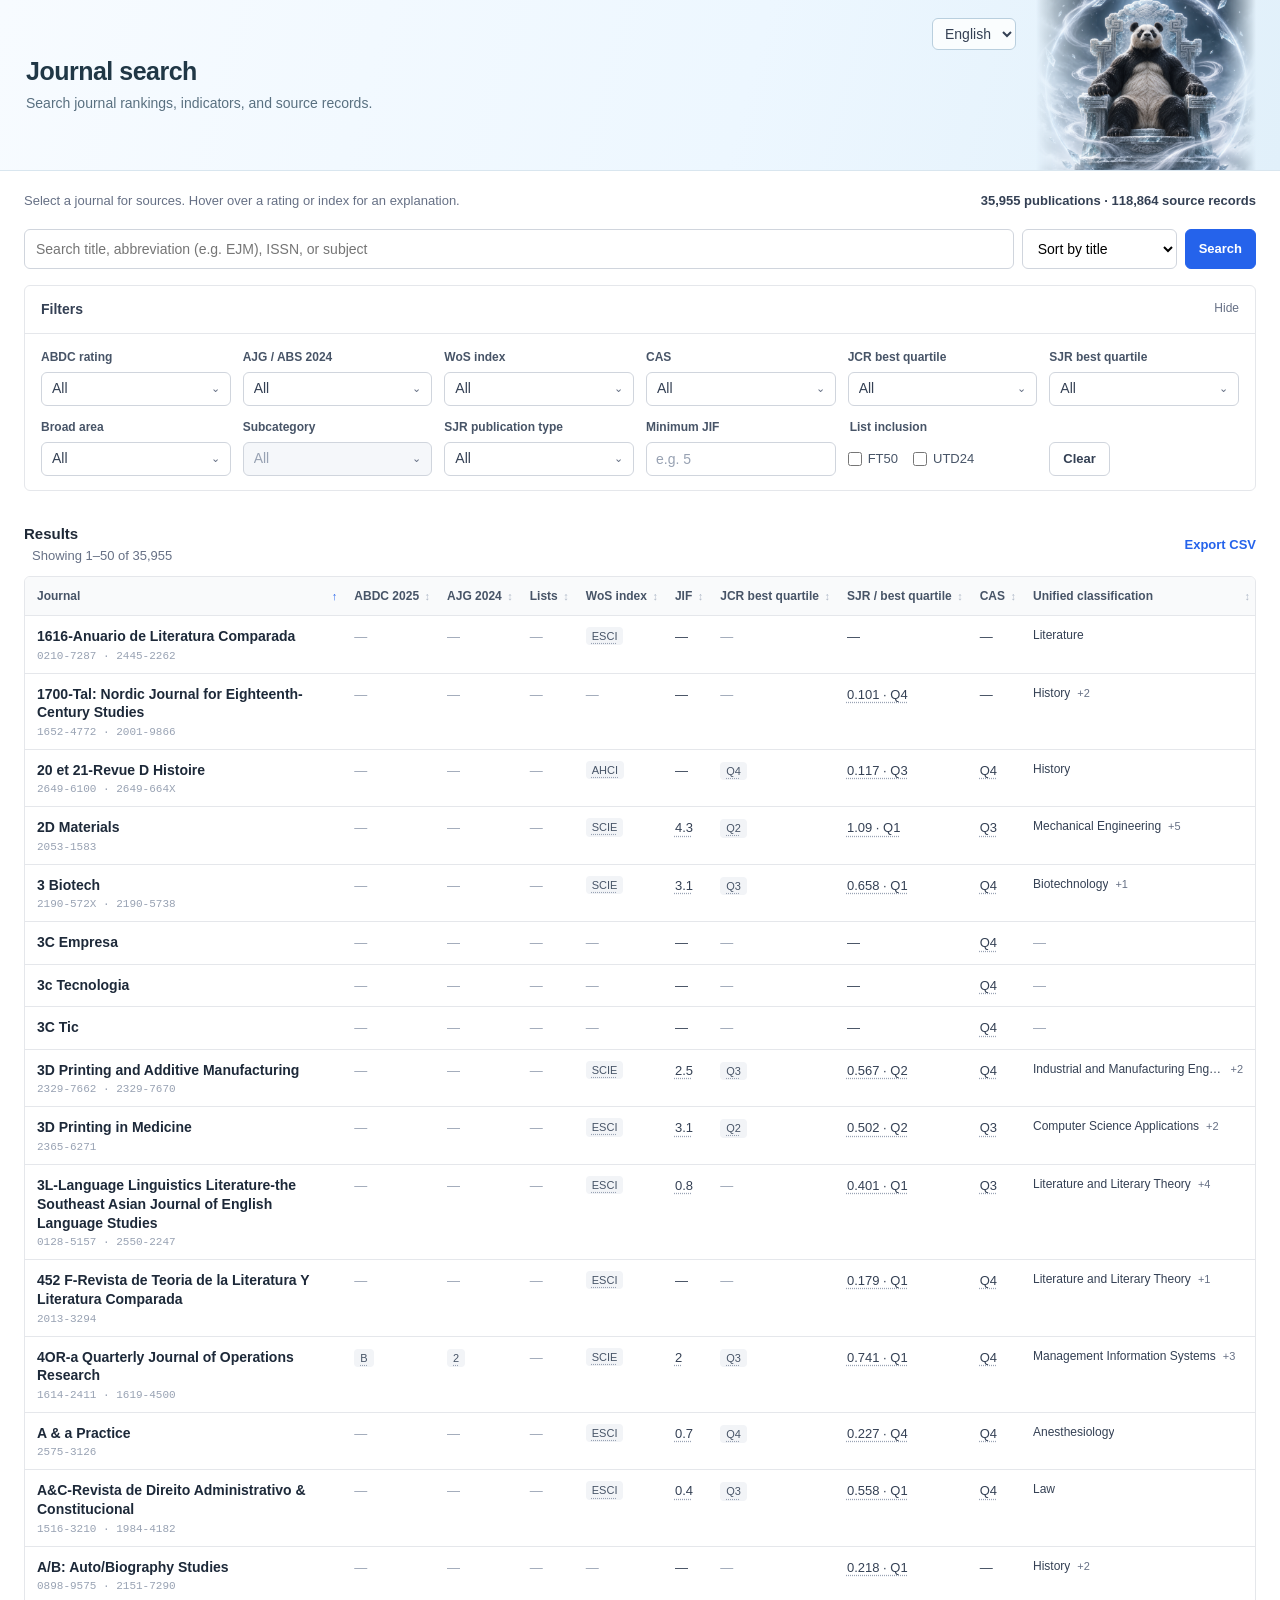
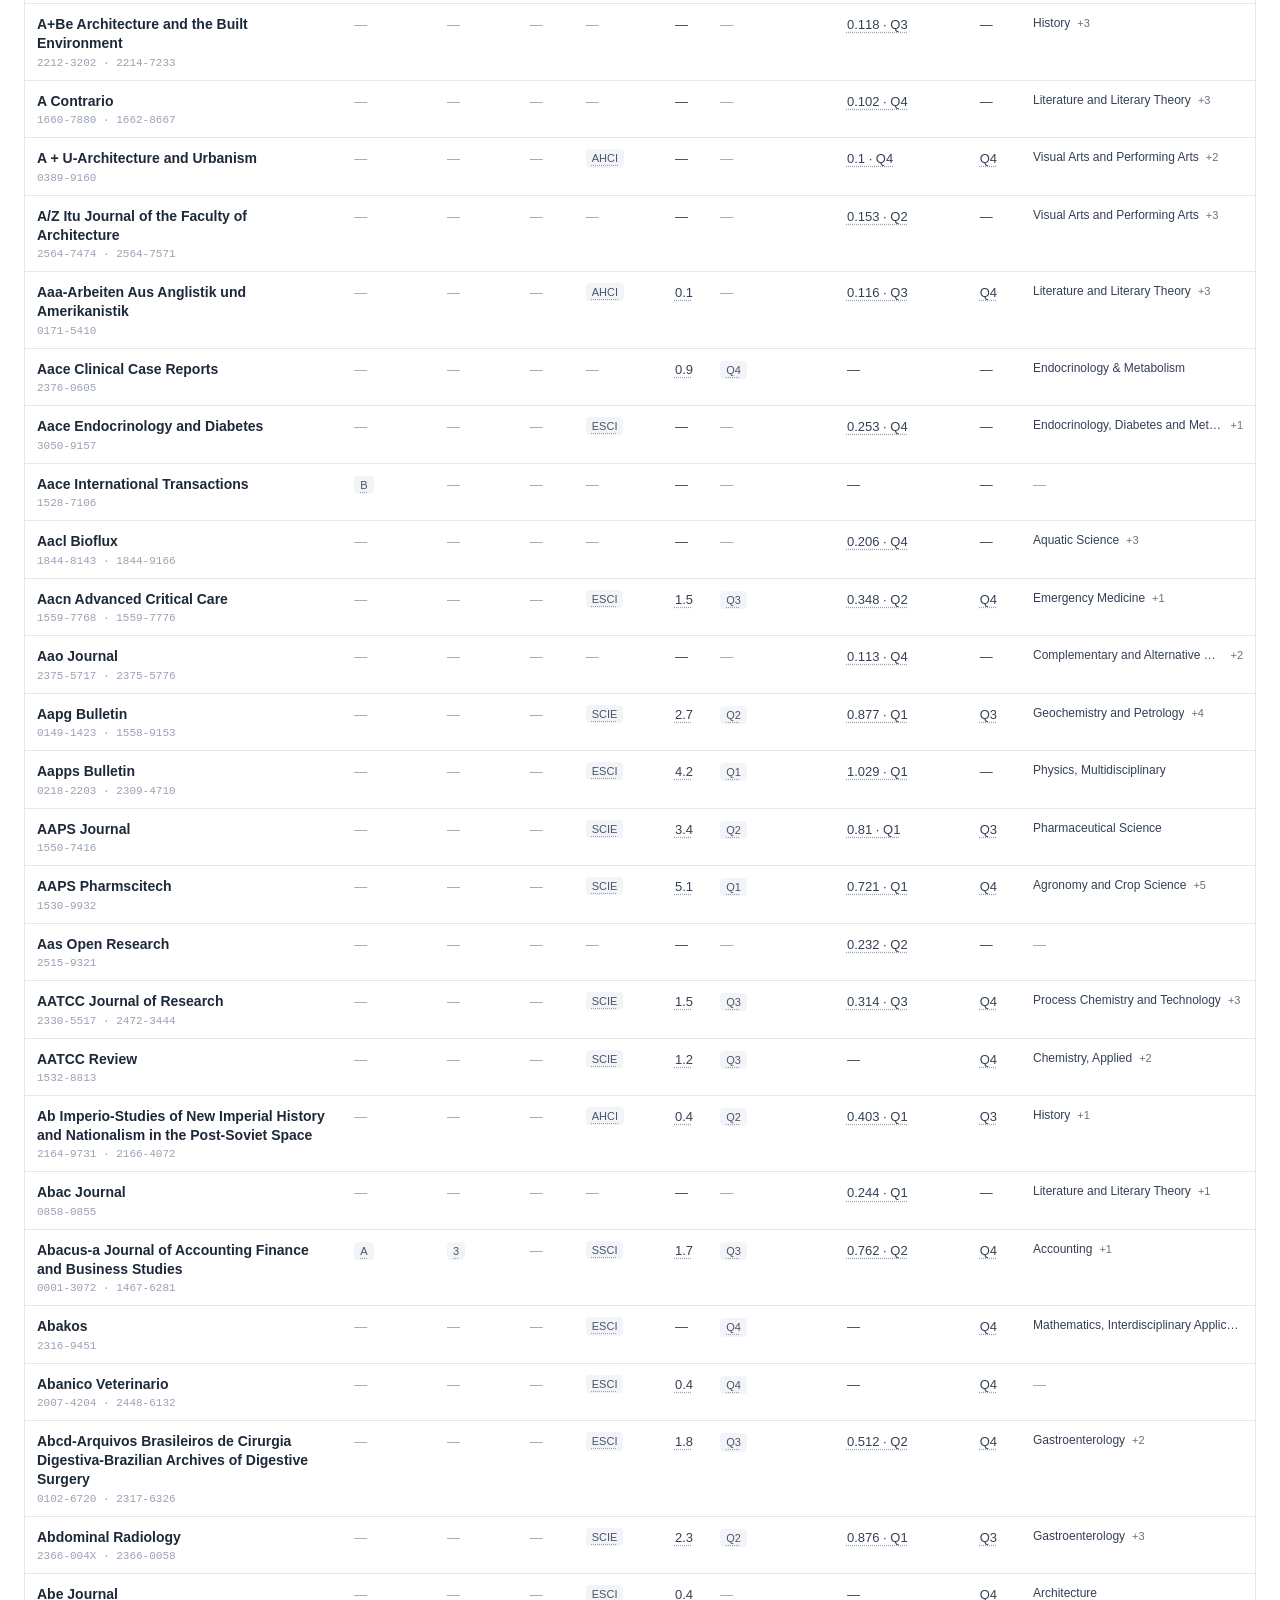
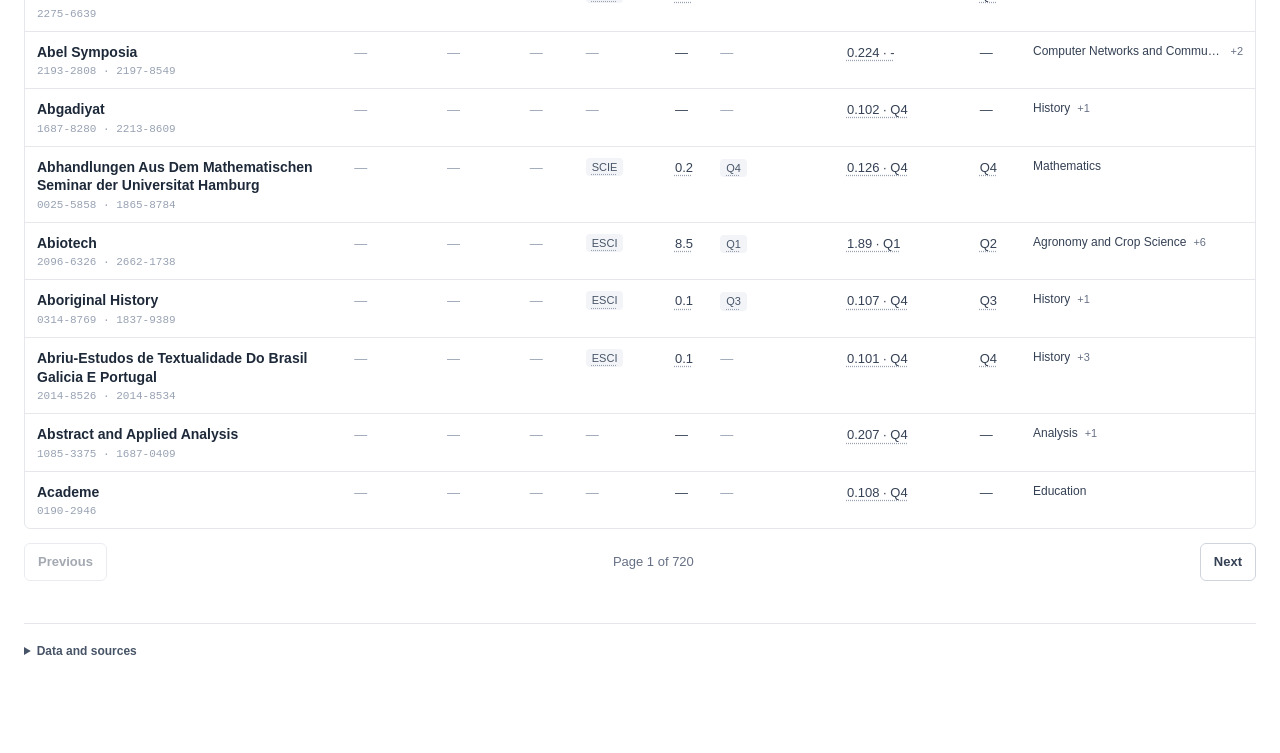
==== commit 3789437c: "Support multiple choices in journal filters" ====
--- a/site/index.html
+++ b/site/index.html
@@ -19,6 +19,7 @@
   <link rel="icon" type="image/png" href="brand/panda-emperor.png?v=140ae6e6cad0">
   <link rel="stylesheet" href="help.css?v=2c78fc4bd369">
   <link rel="stylesheet" href="detail.css?v=8b7fe9f15615">
+  <link rel="stylesheet" href="multi-select.css?v=497a23147b95">
 </head>
 <body>
   <header class="masthead"><div class="brand"><div class="brand-copy"><h1 data-i18n="title">Journal search</h1><p class="subline" data-i18n="description">Search journal rankings, indicators, and source records.</p></div><select id="language" aria-label="Language"><option value="en">English</option><option value="zh">中文</option></select><div class="brand-scene"><img id="brand-logo" src="brand/panda-emperor.png?v=140ae6e6cad0" width="220" height="170" alt="Panda emperor on an ice throne amid swirling wind"></div></div></header>
@@ -26,15 +27,15 @@
     <section class="intro"><div><p data-i18n="intro">Blank values mean unavailable or conflicting source data. List matches do not mean zero.</p></div><div class="statline" id="statline">Loading…</div></section>
     <div class="workbench">
       <details class="filters" id="filter-panel" open><summary data-i18n="filters">Filters</summary><div class="filter-content">
-        <div class="filter-group"><label for="abdc">ABDC 分级</label><select id="abdc" data-param="abdc"><option value="">全部</option><option>A*</option><option>A</option><option>B</option><option>C</option></select></div>
-        <div class="filter-group"><label for="ajg">AJG / ABS 2024</label><select id="ajg" data-param="ajg"><option value="">全部</option><option>4*</option><option>4</option><option>3</option><option>2</option><option>1</option></select></div>
-        <div class="filter-group"><label for="wos_index" data-i18n="wos">WoS index</label><select id="wos_index" data-param="wos_index"><option value="">All</option><option>SCIE</option><option>SSCI</option><option>AHCI</option><option>ESCI</option></select></div>
-        <div class="filter-group"><label for="cas">中科院分区</label><select id="cas" data-param="cas"><option value="">全部</option><option value="1">Q1</option><option value="2">Q2</option><option value="3">Q3</option><option value="4">Q4</option></select></div>
-        <div class="filter-group"><label for="jcr_quartile">JCR 分区</label><select id="jcr_quartile" data-param="jcr_quartile"><option value="">全部</option><option>Q1</option><option>Q2</option><option>Q3</option><option>Q4</option></select></div>
-        <div class="filter-group"><label for="sjr_quartile">SJR 分区</label><select id="sjr_quartile" data-param="sjr_quartile"><option value="">全部</option><option>Q1</option><option>Q2</option><option>Q3</option><option>Q4</option></select></div>
-        <div class="filter-group"><label for="broad_area">统一分类：大类</label><select id="broad_area" data-param="broad_area"><option value="">全部大类</option></select></div>
-        <div class="filter-group"><label for="subcategory">统一分类：子类</label><select id="subcategory" data-param="subcategory" disabled><option value="">全部子类</option></select></div>
-        <div class="filter-group"><label for="source_type">SJR 出版物类型</label><select id="source_type" data-param="source_type"><option value="">全部（仅有 SJR 类型的条目）</option><option value="journal">期刊</option><option value="book series">丛书</option><option value="conference and proceedings">会议与论文集</option><option value="trade journal">行业期刊</option></select></div>
+        <div class="filter-group"><label for="abdc">ABDC 分级</label><select id="abdc" data-param="abdc" multiple data-multi><option value="">全部</option><option>A*</option><option>A</option><option>B</option><option>C</option></select></div>
+        <div class="filter-group"><label for="ajg">AJG / ABS 2024</label><select id="ajg" data-param="ajg" multiple data-multi><option value="">全部</option><option>4*</option><option>4</option><option>3</option><option>2</option><option>1</option></select></div>
+        <div class="filter-group"><label for="wos_index" data-i18n="wos">WoS index</label><select id="wos_index" data-param="wos_index" multiple data-multi><option value="">All</option><option>SCIE</option><option>SSCI</option><option>AHCI</option><option>ESCI</option></select></div>
+        <div class="filter-group"><label for="cas">中科院分区</label><select id="cas" data-param="cas" multiple data-multi><option value="">全部</option><option value="1">Q1</option><option value="2">Q2</option><option value="3">Q3</option><option value="4">Q4</option></select></div>
+        <div class="filter-group"><label for="jcr_quartile">JCR 分区</label><select id="jcr_quartile" data-param="jcr_quartile" multiple data-multi><option value="">全部</option><option>Q1</option><option>Q2</option><option>Q3</option><option>Q4</option></select></div>
+        <div class="filter-group"><label for="sjr_quartile">SJR 分区</label><select id="sjr_quartile" data-param="sjr_quartile" multiple data-multi><option value="">全部</option><option>Q1</option><option>Q2</option><option>Q3</option><option>Q4</option></select></div>
+        <div class="filter-group"><label for="broad_area">统一分类：大类</label><select id="broad_area" data-param="broad_area" multiple data-multi><option value="">全部大类</option></select></div>
+        <div class="filter-group"><label for="subcategory">统一分类：子类</label><select id="subcategory" data-param="subcategory" multiple data-multi disabled><option value="">全部子类</option></select></div>
+        <div class="filter-group"><label for="source_type">SJR 出版物类型</label><select id="source_type" data-param="source_type" multiple data-multi><option value="">全部（仅有 SJR 类型的条目）</option><option value="journal">期刊</option><option value="book series">丛书</option><option value="conference and proceedings">会议与论文集</option><option value="trade journal">行业期刊</option></select></div>
         <div class="filter-group"><label for="min_if">最低 JIF</label><input id="min_if" data-param="min_if" type="number" min="0" step="0.1" placeholder="如 5"></div>
         <div class="filter-group"><fieldset><legend>名单收录</legend><div class="checkgrid"><label><input id="ft50" data-param="ft50" type="checkbox">FT50</label><label><input id="utd24" data-param="utd24" type="checkbox">UTD24</label></div></fieldset></div>
         <div class="filter-actions"><button class="button alt" id="clear" type="button" data-i18n="clear">Clear</button></div>
@@ -50,10 +51,11 @@
   </main>
   <dialog id="detail" aria-labelledby="detail-title"><div class="drawer-head"><h2 id="detail-title">期刊详情</h2><button class="drawer-close" id="close-detail" aria-label="关闭详情">×</button></div><div class="drawer-body" id="detail-body"></div></dialog>
   <script src="i18n.js?v=f6fe9f621a13"></script>
-  <script src="static-client.js?v=cae860a32f2f"></script>
+  <script src="static-client.js?v=57a9eb607c14"></script>
   <script src="metric-info.js?v=d9123072246c"></script>
   <script src="journal-title.js?v=92738b128b86"></script>
-  <script src="app.js?v=8ebb923a7451"></script>
+  <script src="multi-select.js?v=bc339cd122a0"></script>
+  <script src="app.js?v=dd949457c22e"></script>
   <script src="help-popover.js?v=96e6e84c053a"></script>
 
 </body>
--- a/site/multi-select.css
+++ b/site/multi-select.css
@@ -0,0 +1,4 @@
+.multi-select{position:relative;min-width:0}.multi-select-native{position:absolute!important;width:1px!important;height:1px!important;padding:0!important;margin:-1px!important;overflow:hidden!important;clip:rect(0,0,0,0)!important;white-space:nowrap!important;border:0!important}.multi-select-trigger{width:100%;height:34px;display:flex;align-items:center;justify-content:space-between;gap:8px;border:1px solid #d0d5dd;border-radius:6px;background:#fff;color:#344054;padding:0 10px;font:inherit;text-align:left;cursor:pointer}.multi-select-trigger:hover{border-color:#98a2b3}.multi-select-trigger:focus-visible{outline:2px solid #84adf5;outline-offset:1px}.multi-select-trigger[aria-expanded=true]{border-color:#5285d8;box-shadow:0 0 0 2px #dbeafe}.multi-select-trigger:disabled{background:#f5f7fa;color:#98a2b3;cursor:not-allowed}.multi-select-value{overflow:hidden;text-overflow:ellipsis;white-space:nowrap}.multi-select-chevron{flex:0 0 auto;font-size:11px;color:#667085}.multi-select-popover{position:fixed;z-index:30;width:min(300px,calc(100vw - 16px));max-height:min(390px,calc(100vh - 16px));display:flex;flex-direction:column;border:1px solid #cbd5e1;border-radius:8px;background:#fff;box-shadow:0 12px 28px #10182824;overflow:hidden}.multi-select-tools{display:flex;gap:8px;padding:9px;border-bottom:1px solid #e4e7ec}.multi-select-search{min-width:0;flex:1;height:30px;border:1px solid #d0d5dd;border-radius:5px;padding:4px 7px;font:13px var(--sans,system-ui)}.multi-select-clear{border:0;background:transparent;color:#2563eb;padding:2px 3px;font:12px var(--sans,system-ui);cursor:pointer}.multi-select-options{overflow:auto;padding:5px}.multi-select-option{display:flex;align-items:center;gap:8px;min-height:30px;padding:3px 5px;border-radius:4px;color:#344054;font-size:13px;cursor:pointer}.multi-select-option:hover{background:#f2f7ff}.multi-select-option input{width:14px!important;height:14px!important;min-width:14px!important;margin:0!important;padding:0!important;accent-color:#2563eb}.multi-select-empty{padding:9px;color:#667085;font-size:13px}.multi-select-count{font-size:12px;color:#667085;padding:4px 10px 7px;border-top:1px solid #eef0f3}
+.multi-select-popover[hidden],.multi-select-search[hidden]{display:none!important}
+.multi-select-options{min-height:0;flex:1}
+.multi-select .multi-select-tools,.multi-select .multi-select-count{flex-shrink:0}.multi-select .multi-select-search{box-sizing:border-box;width:auto;margin:0}.filter-group .multi-select-option{display:flex;font-weight:400;margin:0}.multi-select-option[hidden]{display:none!important}
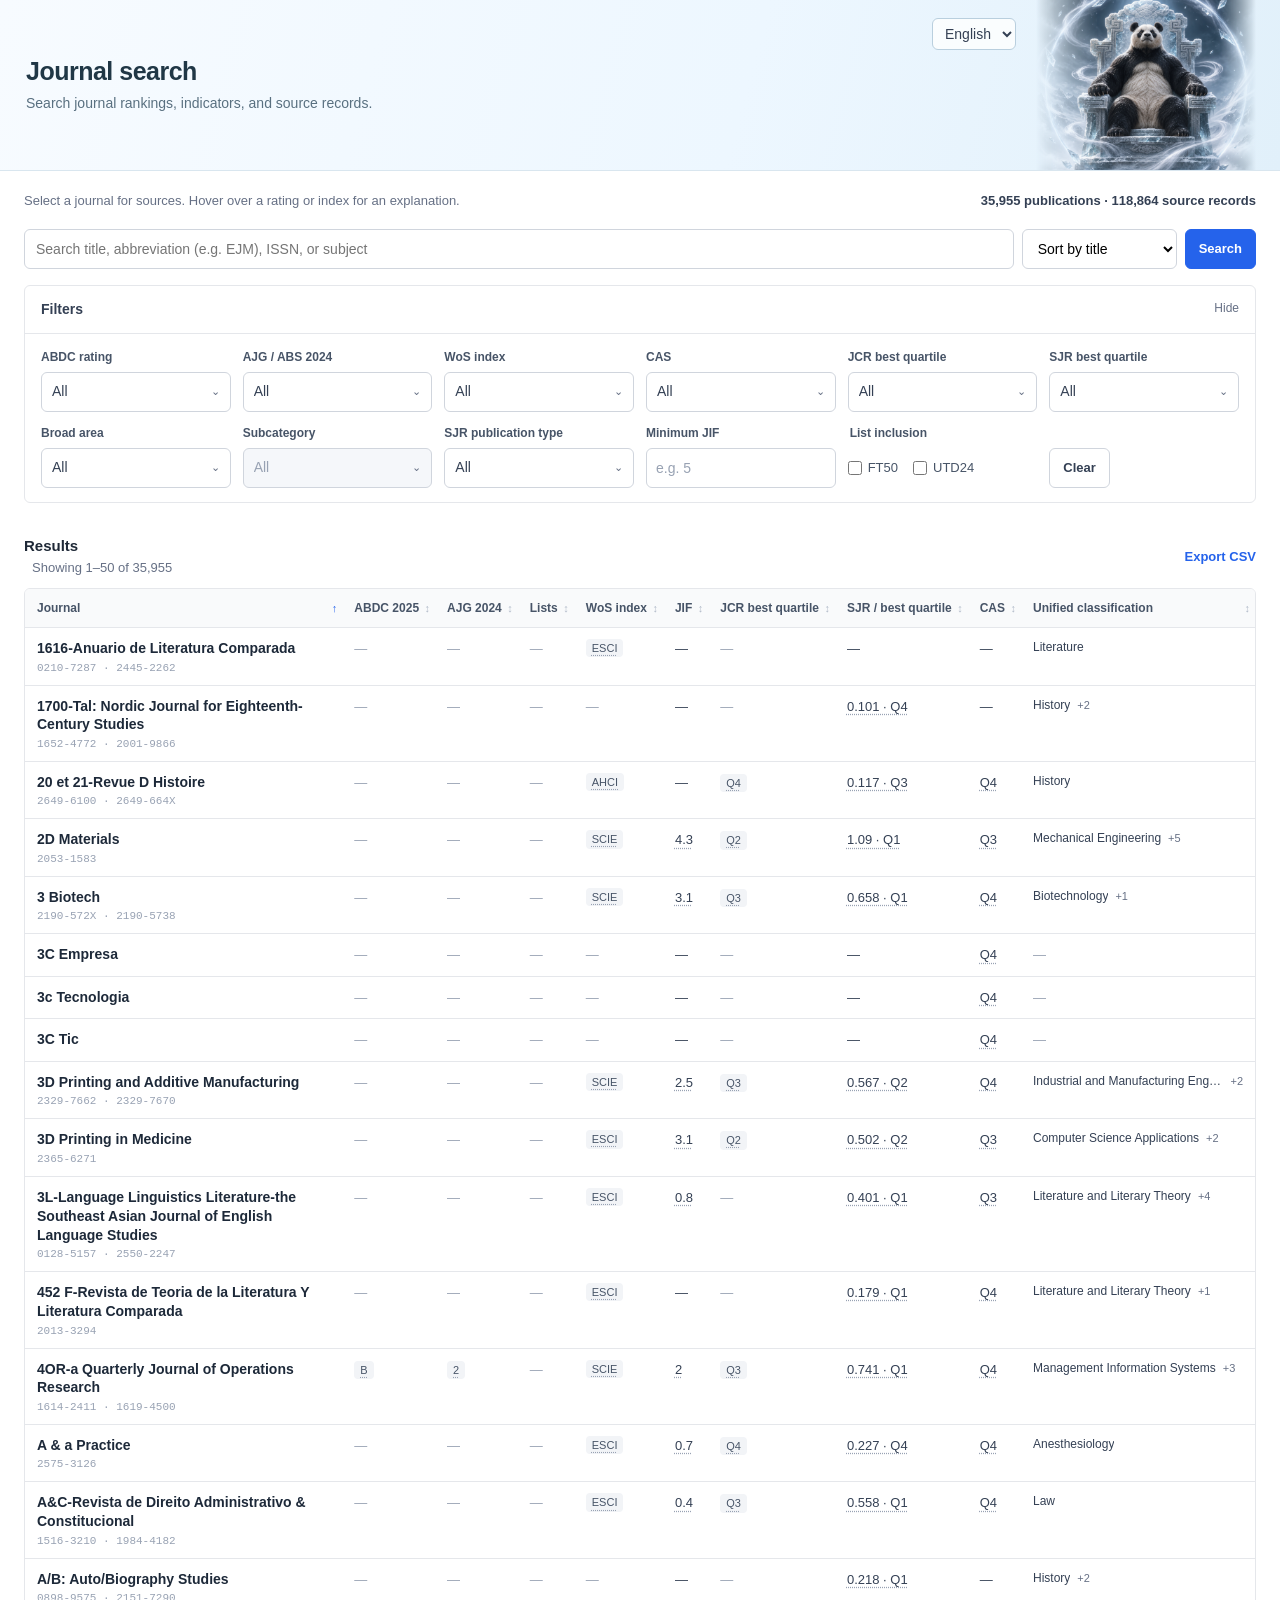
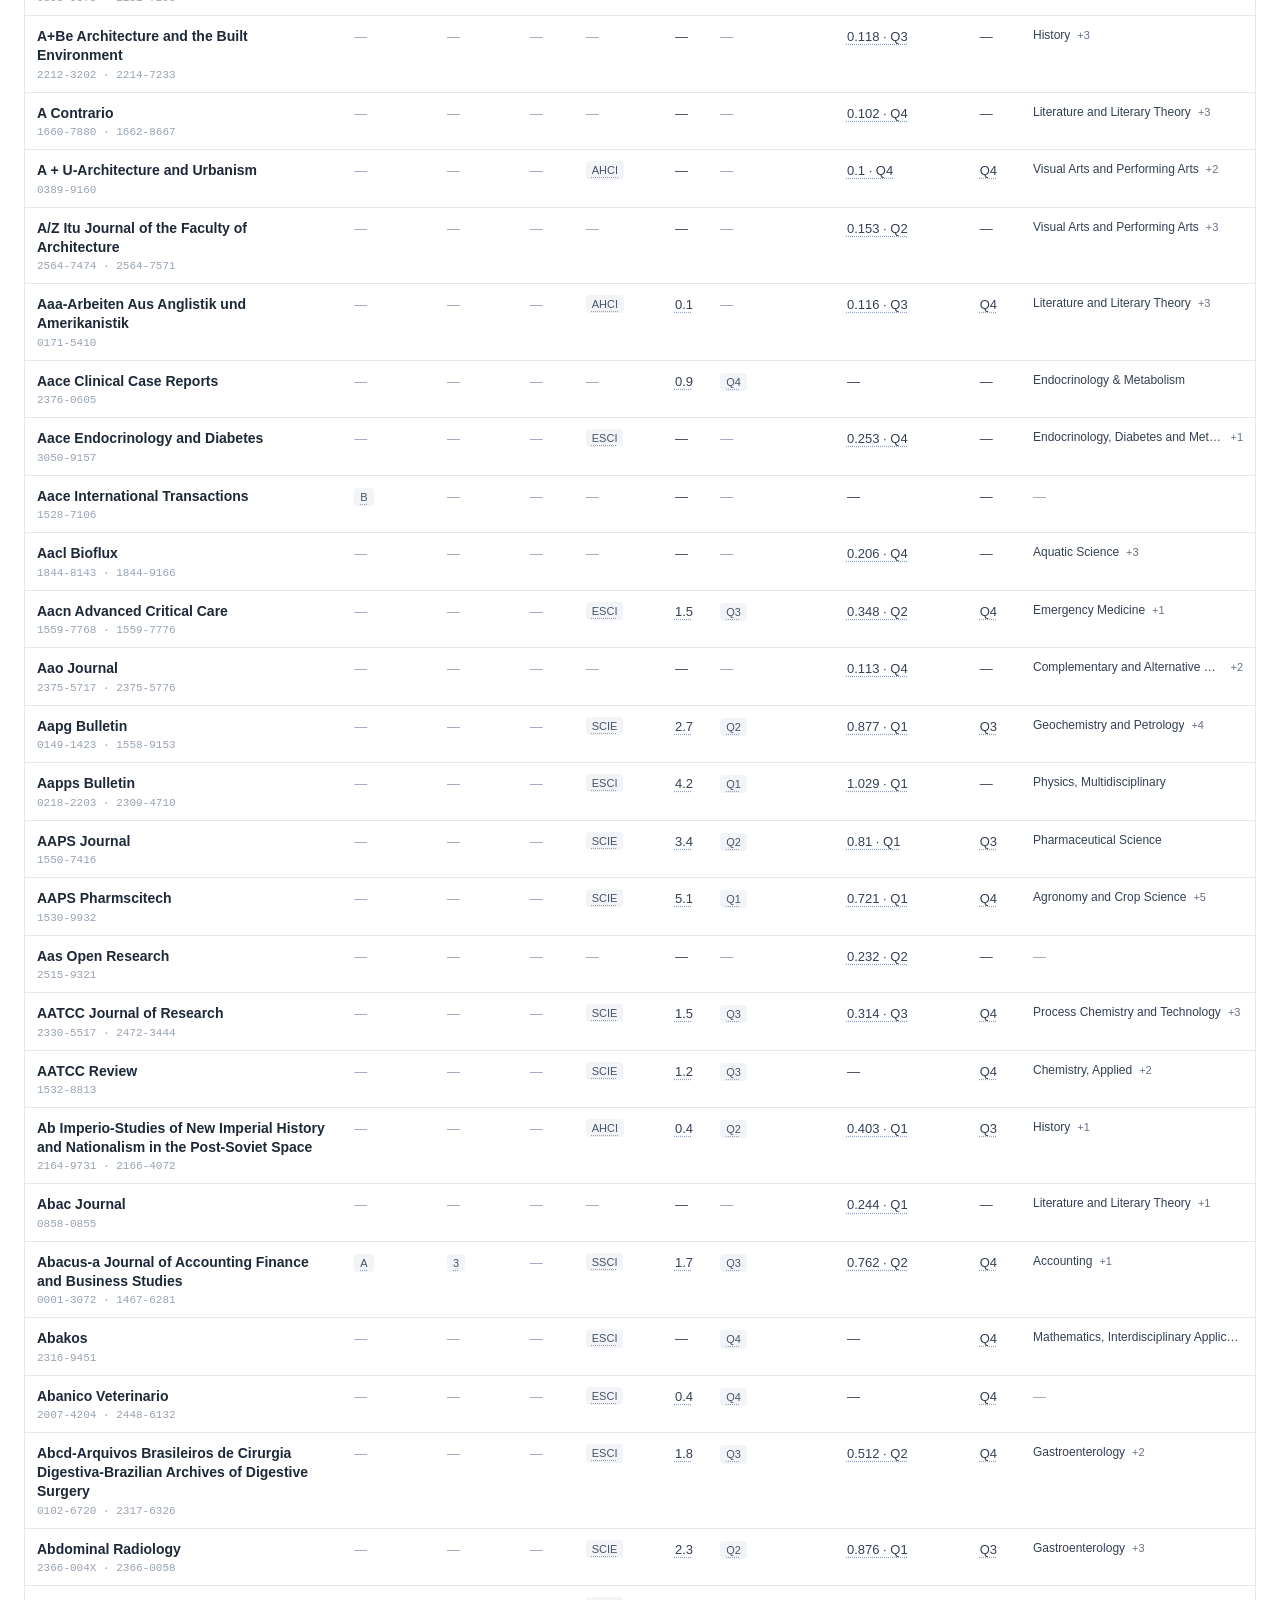
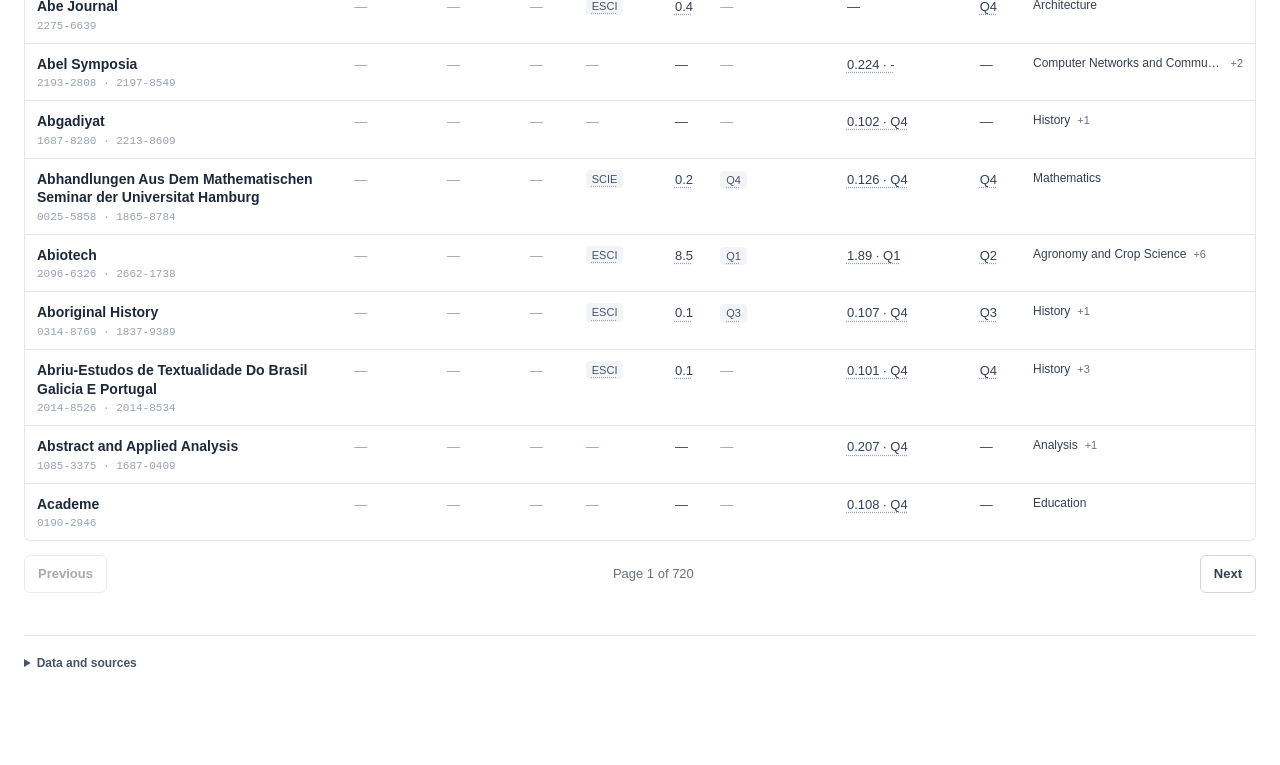
==== commit 1a6e0cb6: "Simplify filter menus and enlarge selection hit areas" ====
--- a/site/index.html
+++ b/site/index.html
@@ -19,7 +19,7 @@
   <link rel="icon" type="image/png" href="brand/panda-emperor.png?v=140ae6e6cad0">
   <link rel="stylesheet" href="help.css?v=2c78fc4bd369">
   <link rel="stylesheet" href="detail.css?v=8b7fe9f15615">
-  <link rel="stylesheet" href="multi-select.css?v=497a23147b95">
+  <link rel="stylesheet" href="multi-select.css?v=9f10490da0f6">
 </head>
 <body>
   <header class="masthead"><div class="brand"><div class="brand-copy"><h1 data-i18n="title">Journal search</h1><p class="subline" data-i18n="description">Search journal rankings, indicators, and source records.</p></div><select id="language" aria-label="Language"><option value="en">English</option><option value="zh">中文</option></select><div class="brand-scene"><img id="brand-logo" src="brand/panda-emperor.png?v=140ae6e6cad0" width="220" height="170" alt="Panda emperor on an ice throne amid swirling wind"></div></div></header>
@@ -54,7 +54,7 @@
   <script src="static-client.js?v=57a9eb607c14"></script>
   <script src="metric-info.js?v=d9123072246c"></script>
   <script src="journal-title.js?v=92738b128b86"></script>
-  <script src="multi-select.js?v=bc339cd122a0"></script>
+  <script src="multi-select.js?v=1337b581bc59"></script>
   <script src="app.js?v=dd949457c22e"></script>
   <script src="help-popover.js?v=96e6e84c053a"></script>
 
--- a/site/multi-select.css
+++ b/site/multi-select.css
@@ -1,4 +1,60 @@
-.multi-select{position:relative;min-width:0}.multi-select-native{position:absolute!important;width:1px!important;height:1px!important;padding:0!important;margin:-1px!important;overflow:hidden!important;clip:rect(0,0,0,0)!important;white-space:nowrap!important;border:0!important}.multi-select-trigger{width:100%;height:34px;display:flex;align-items:center;justify-content:space-between;gap:8px;border:1px solid #d0d5dd;border-radius:6px;background:#fff;color:#344054;padding:0 10px;font:inherit;text-align:left;cursor:pointer}.multi-select-trigger:hover{border-color:#98a2b3}.multi-select-trigger:focus-visible{outline:2px solid #84adf5;outline-offset:1px}.multi-select-trigger[aria-expanded=true]{border-color:#5285d8;box-shadow:0 0 0 2px #dbeafe}.multi-select-trigger:disabled{background:#f5f7fa;color:#98a2b3;cursor:not-allowed}.multi-select-value{overflow:hidden;text-overflow:ellipsis;white-space:nowrap}.multi-select-chevron{flex:0 0 auto;font-size:11px;color:#667085}.multi-select-popover{position:fixed;z-index:30;width:min(300px,calc(100vw - 16px));max-height:min(390px,calc(100vh - 16px));display:flex;flex-direction:column;border:1px solid #cbd5e1;border-radius:8px;background:#fff;box-shadow:0 12px 28px #10182824;overflow:hidden}.multi-select-tools{display:flex;gap:8px;padding:9px;border-bottom:1px solid #e4e7ec}.multi-select-search{min-width:0;flex:1;height:30px;border:1px solid #d0d5dd;border-radius:5px;padding:4px 7px;font:13px var(--sans,system-ui)}.multi-select-clear{border:0;background:transparent;color:#2563eb;padding:2px 3px;font:12px var(--sans,system-ui);cursor:pointer}.multi-select-options{overflow:auto;padding:5px}.multi-select-option{display:flex;align-items:center;gap:8px;min-height:30px;padding:3px 5px;border-radius:4px;color:#344054;font-size:13px;cursor:pointer}.multi-select-option:hover{background:#f2f7ff}.multi-select-option input{width:14px!important;height:14px!important;min-width:14px!important;margin:0!important;padding:0!important;accent-color:#2563eb}.multi-select-empty{padding:9px;color:#667085;font-size:13px}.multi-select-count{font-size:12px;color:#667085;padding:4px 10px 7px;border-top:1px solid #eef0f3}
-.multi-select-popover[hidden],.multi-select-search[hidden]{display:none!important}
-.multi-select-options{min-height:0;flex:1}
-.multi-select .multi-select-tools,.multi-select .multi-select-count{flex-shrink:0}.multi-select .multi-select-search{box-sizing:border-box;width:auto;margin:0}.filter-group .multi-select-option{display:flex;font-weight:400;margin:0}.multi-select-option[hidden]{display:none!important}
+.multi-select { position: relative; min-width: 0; }
+.multi-select-native {
+  position: absolute !important; width: 1px !important; height: 1px !important;
+  padding: 0 !important; margin: -1px !important; overflow: hidden !important;
+  clip: rect(0,0,0,0) !important; white-space: nowrap !important; border: 0 !important;
+}
+.multi-select-trigger {
+  width: 100%; height: 40px; display: flex; align-items: center;
+  justify-content: space-between; gap: 8px; border: 1px solid #d0d5dd;
+  border-radius: 6px; background: #fff; color: #344054; padding: 0 10px;
+  font: inherit; text-align: left; cursor: pointer;
+}
+.multi-select-trigger:hover { border-color: #98a2b3; }
+.multi-select-trigger:focus-visible { outline: 2px solid #84adf5; outline-offset: 1px; }
+.multi-select-trigger[aria-expanded=true] { border-color: #5285d8; }
+.multi-select-trigger:disabled { background: #f5f7fa; color: #98a2b3; cursor: not-allowed; }
+.multi-select-value { overflow: hidden; text-overflow: ellipsis; white-space: nowrap; }
+.multi-select-chevron { flex: 0 0 auto; font-size: 11px; color: #667085; }
+.multi-select-popover {
+  position: fixed; z-index: 30; display: flex; flex-direction: column;
+  max-height: min(390px,calc(100vh - 16px)); border: 1px solid #d0d5dd;
+  border-radius: 6px; background: #fff; box-shadow: 0 4px 12px #10182814; overflow: hidden;
+}
+.multi-select-tools { flex-shrink: 0; padding: 0; border-bottom: 1px solid #eaecf0; }
+.filter-group .multi-select .multi-select-search {
+  box-sizing: border-box; display: block; width: 100%; height: 40px;
+  margin: 0; padding: 8px 10px; border: 0; border-radius: 0;
+  background: transparent; font: 13px var(--sans, sans-serif);
+}
+.multi-select-search:focus-visible { outline-offset: -2px; }
+.multi-select-options { min-height: 0; overflow: auto; overscroll-behavior: contain; }
+.filter-group .multi-select-option {
+  box-sizing: border-box; display: flex; width: 100%; align-items: center;
+  gap: 10px; min-height: 44px; padding: 10px 12px; margin: 0;
+  color: #344054; font-size: 13px; font-weight: 400; line-height: 1.45;
+  cursor: pointer; touch-action: manipulation; user-select: none;
+}
+.multi-select-option:hover { background: #f2f7ff; }
+.multi-select-option:has(input:checked) { background: #eff6ff; }
+.multi-select-option:focus-within { outline: 2px solid #84adf5; outline-offset: -2px; }
+.multi-select-option input {
+  flex: 0 0 18px; width: 18px !important; height: 18px !important;
+  min-width: 18px !important; margin: 0 !important; padding: 0 !important;
+  accent-color: #2563eb;
+}
+.multi-select-option span { min-width: 0; overflow-wrap: anywhere; }
+.multi-select-clear {
+  flex-shrink: 0; width: 100%; min-height: 40px; padding: 8px 12px;
+  border: 0; border-top: 1px solid #eaecf0; background: transparent;
+  color: #475467; text-align: left; font: 13px var(--sans, sans-serif); cursor: pointer;
+}
+.multi-select-clear:hover { background: #f8fafc; }
+.multi-select-empty { padding: 12px; color: #667085; font-size: 13px; }
+.multi-select-popover[hidden], .multi-select-tools[hidden],
+.multi-select-search[hidden], .multi-select-option[hidden] { display: none !important; }
+.filter-group > input:not([type=checkbox]), .checkgrid, .filter-actions .button { height: 40px; }
+@media (max-width: 800px), (pointer: coarse) {
+  .multi-select-trigger, .filter-group > input:not([type=checkbox]),
+  .checkgrid, .filter-actions .button, .multi-select-clear { min-height: 44px; }
+}
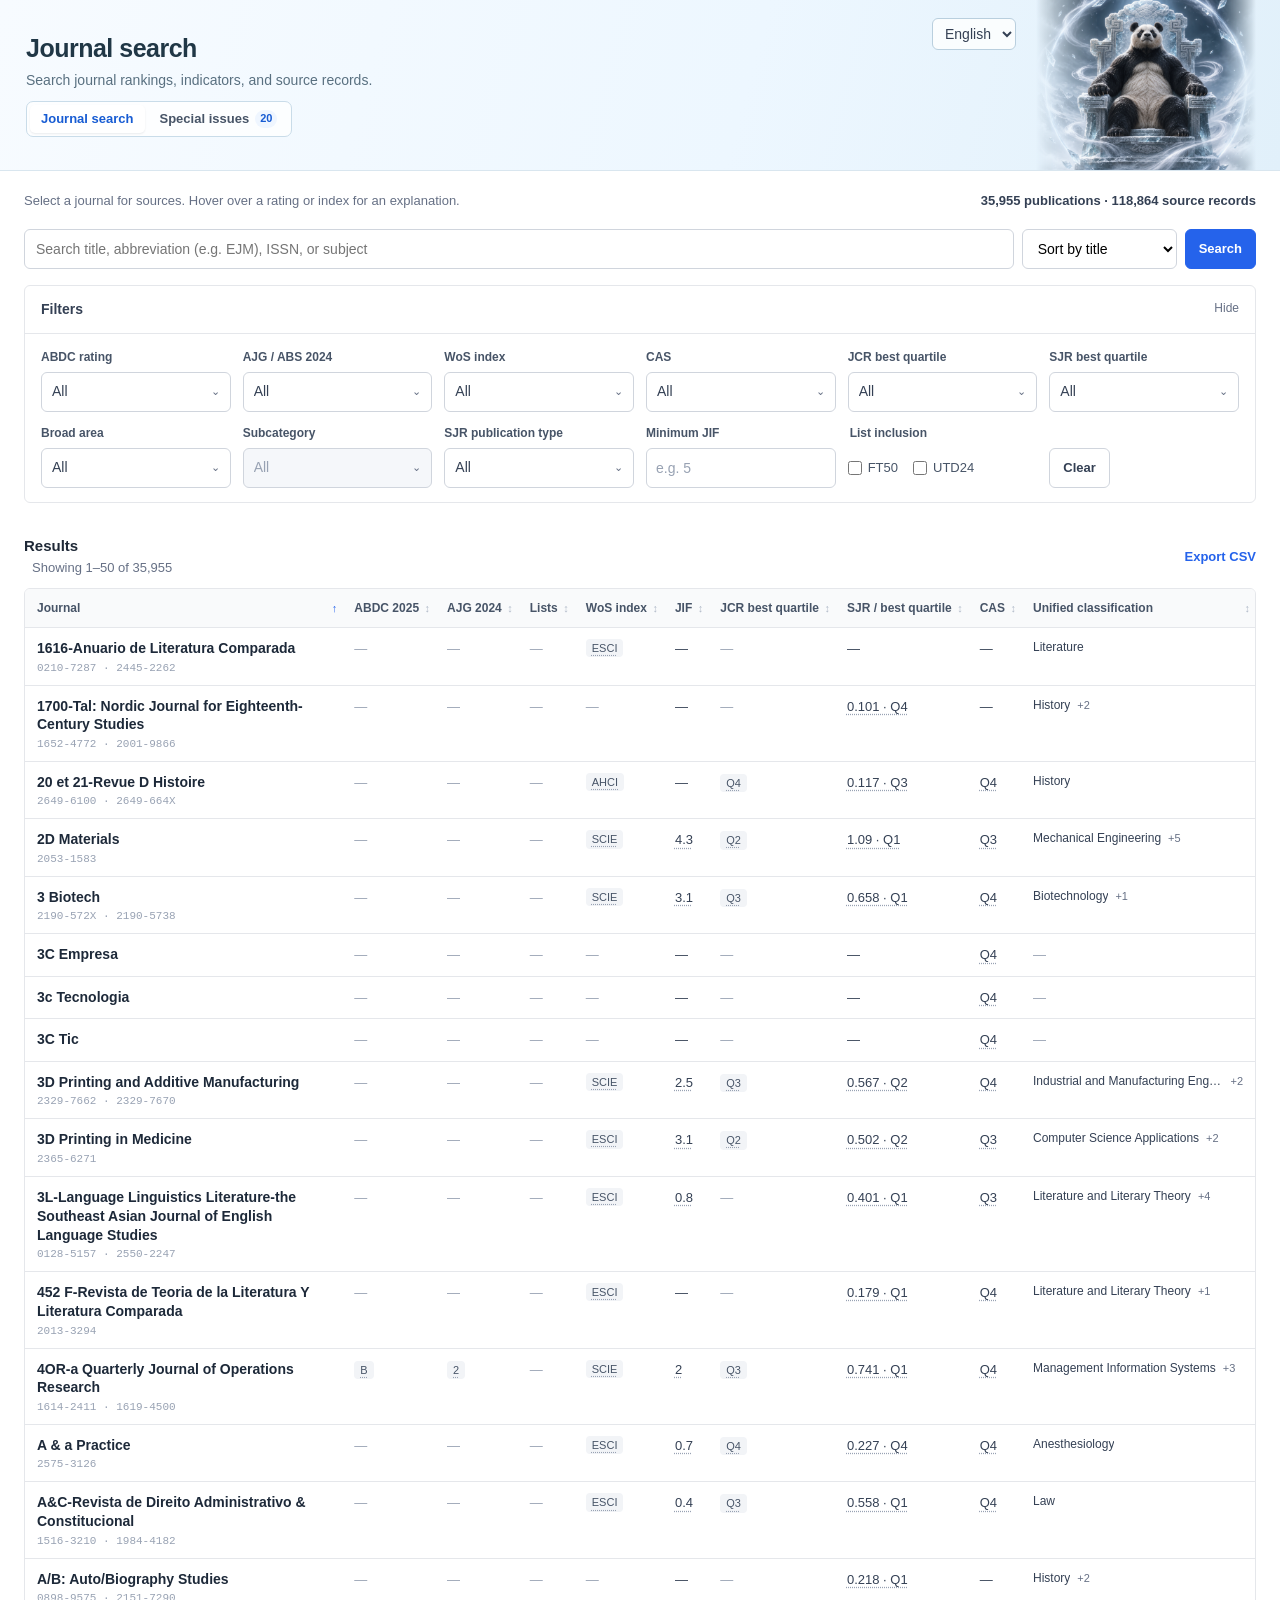
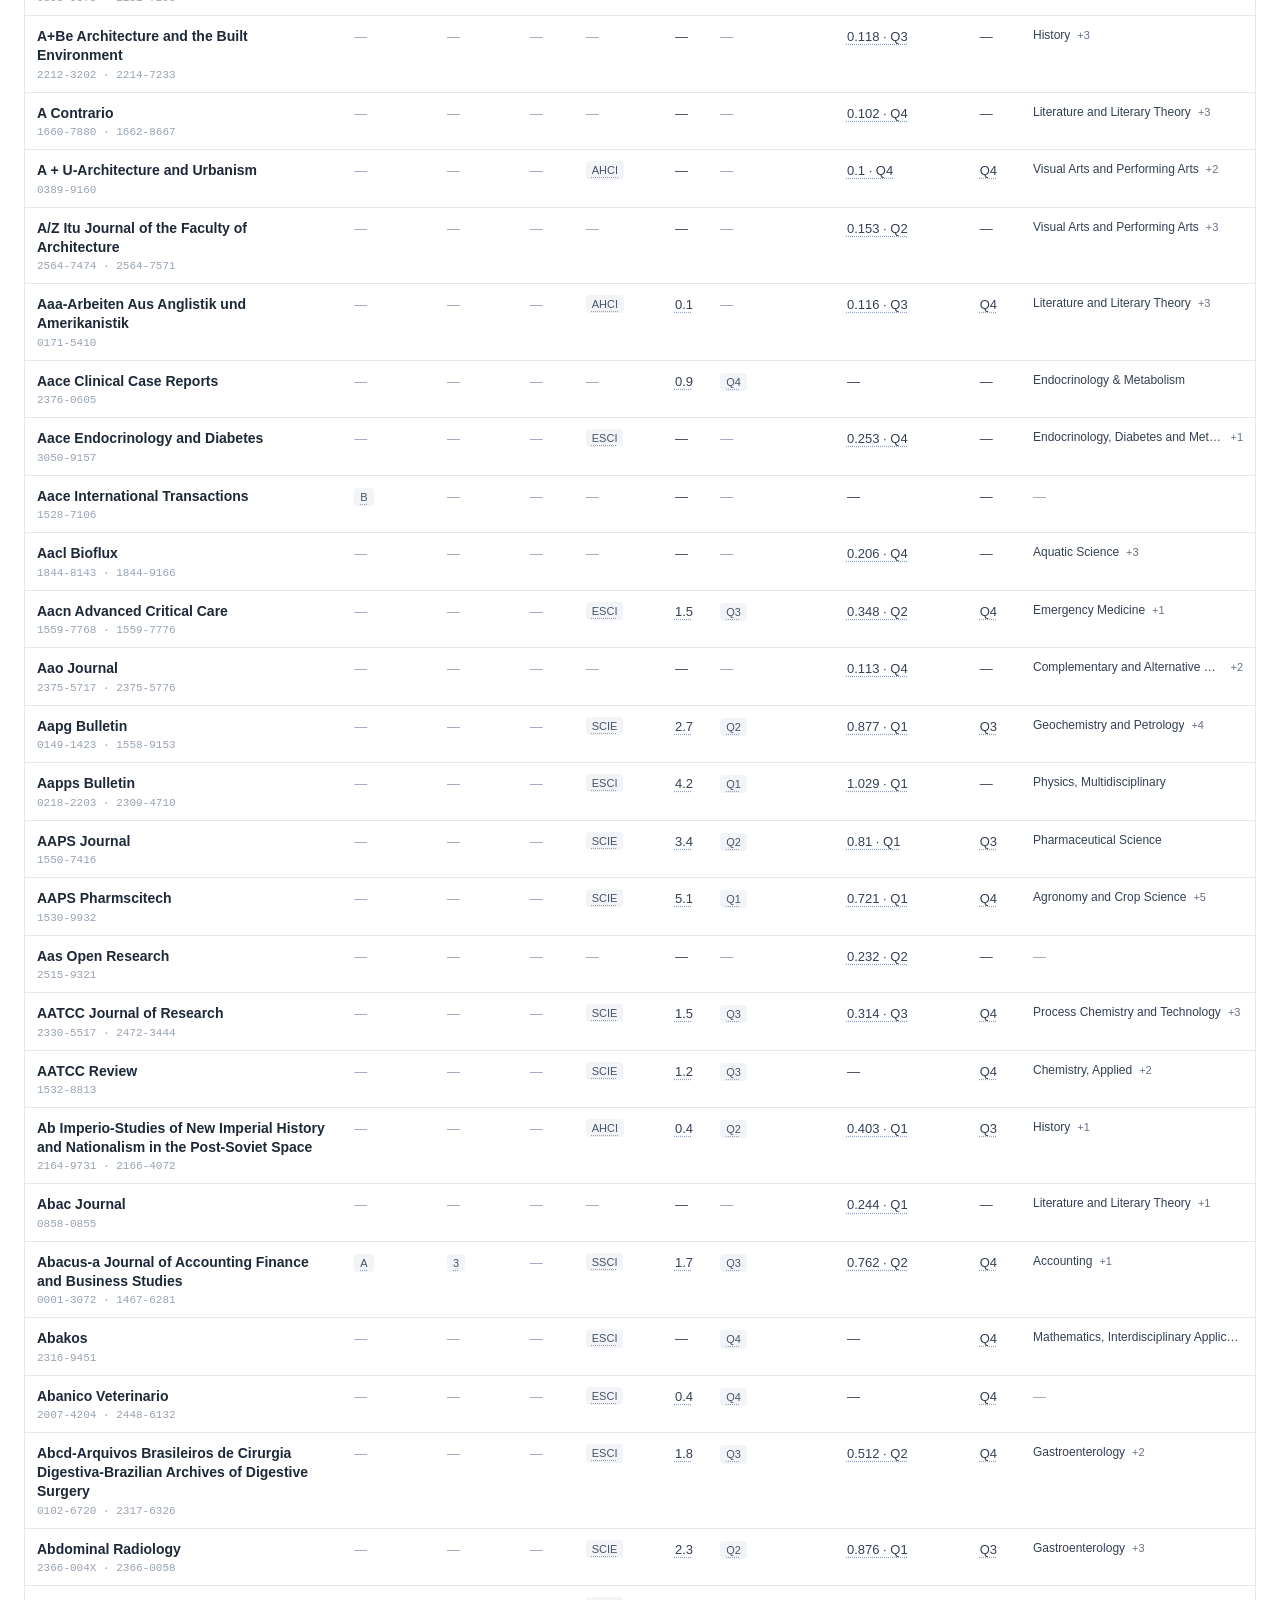
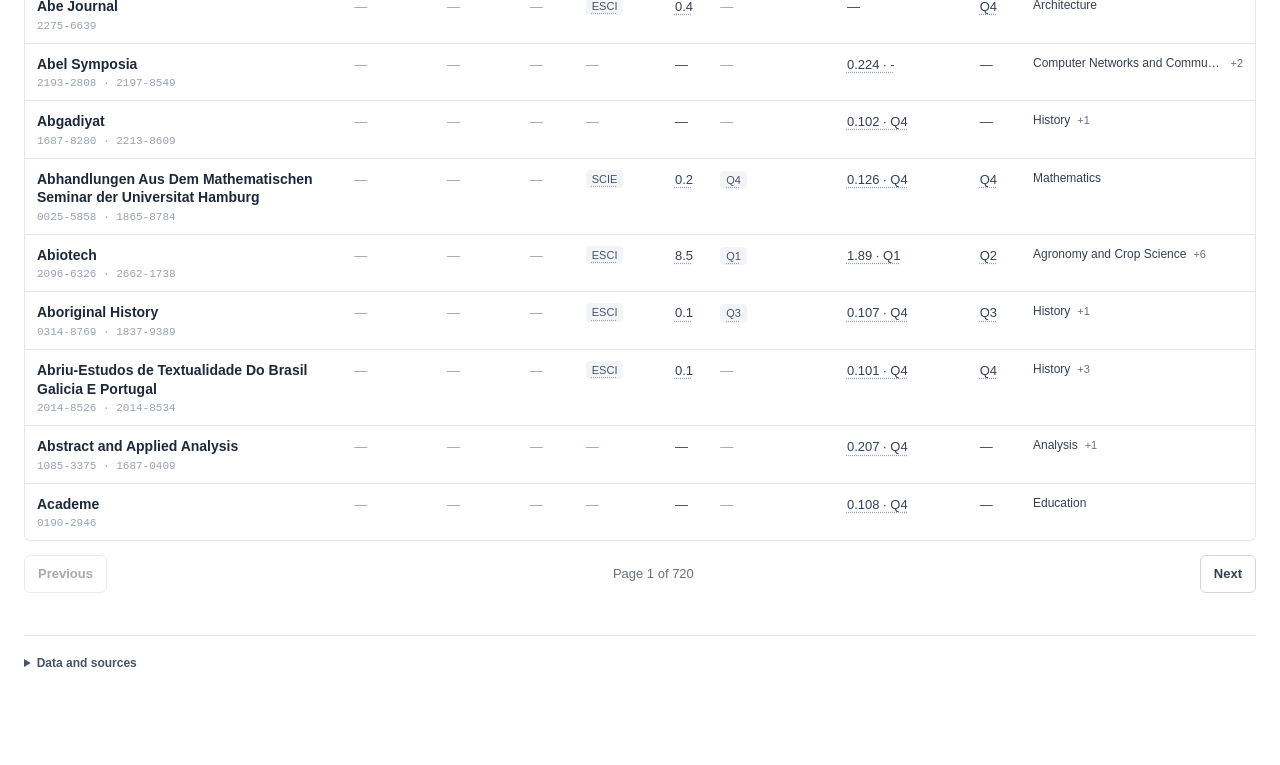
==== commit 64f332df: "Add ABDC A* Special Issues view and initial snapshot" ====
--- a/site/index.html
+++ b/site/index.html
@@ -19,11 +19,13 @@
   <link rel="icon" type="image/png" href="brand/panda-emperor.png?v=140ae6e6cad0">
   <link rel="stylesheet" href="help.css?v=2c78fc4bd369">
   <link rel="stylesheet" href="detail.css?v=8b7fe9f15615">
-  <link rel="stylesheet" href="multi-select.css?v=9f10490da0f6">
+  <link rel="stylesheet" href="multi-select.css?v=e45afd5d69f2">
+  <link rel="stylesheet" href="special-issues.css?v=212de4c6750a">
 </head>
 <body>
-  <header class="masthead"><div class="brand"><div class="brand-copy"><h1 data-i18n="title">Journal search</h1><p class="subline" data-i18n="description">Search journal rankings, indicators, and source records.</p></div><select id="language" aria-label="Language"><option value="en">English</option><option value="zh">中文</option></select><div class="brand-scene"><img id="brand-logo" src="brand/panda-emperor.png?v=140ae6e6cad0" width="220" height="170" alt="Panda emperor on an ice throne amid swirling wind"></div></div></header>
+  <header class="masthead"><div class="brand"><div class="brand-copy"><h1 data-i18n="title">Journal search</h1><p class="subline" data-i18n="description">Search journal rankings, indicators, and source records.</p><nav class="view-tabs" aria-label="Views"><button type="button" class="view-tab" id="tab-journals" data-view="journals" aria-pressed="true"><span data-i18n="tabJournals">Journal search</span></button><button type="button" class="view-tab" id="tab-special-issues" data-view="special-issues" aria-pressed="false"><span data-i18n="tabSpecialIssues">Special issues</span><span class="view-tab-badge" id="si-tab-badge" hidden>0</span></button></nav></div><select id="language" aria-label="Language"><option value="en">English</option><option value="zh">中文</option></select><div class="brand-scene"><img id="brand-logo" src="brand/panda-emperor.png?v=140ae6e6cad0" width="220" height="170" alt="Panda emperor on an ice throne amid swirling wind"></div></div></header>
   <main>
+    <div id="view-journals">
     <section class="intro"><div><p data-i18n="intro">Blank values mean unavailable or conflicting source data. List matches do not mean zero.</p></div><div class="statline" id="statline">Loading…</div></section>
     <div class="workbench">
       <details class="filters" id="filter-panel" open><summary data-i18n="filters">Filters</summary><div class="filter-content">
@@ -48,15 +50,18 @@
       </section>
     </div>
     <footer><details><summary data-i18n="sources">Data and sources</summary><div id="notes">Loading…</div><p data-i18n="typeNote">Publication-type filtering applies only to records with an SJR type.</p><p data-i18n="casNote">CAS uses Q1–Q4 as display labels for source zones 1–4.</p><ul class="source-list" id="source-list"></ul></details></footer>
+    </div>
+    <section id="view-special-issues" class="si-view" hidden></section>
   </main>
   <dialog id="detail" aria-labelledby="detail-title"><div class="drawer-head"><h2 id="detail-title">期刊详情</h2><button class="drawer-close" id="close-detail" aria-label="关闭详情">×</button></div><div class="drawer-body" id="detail-body"></div></dialog>
-  <script src="i18n.js?v=f6fe9f621a13"></script>
-  <script src="static-client.js?v=57a9eb607c14"></script>
+  <script src="i18n.js?v=6ce1f74facac"></script>
+  <script src="static-client.js?v=e4e864a9680f"></script>
   <script src="metric-info.js?v=d9123072246c"></script>
   <script src="journal-title.js?v=92738b128b86"></script>
-  <script src="multi-select.js?v=1337b581bc59"></script>
-  <script src="app.js?v=dd949457c22e"></script>
+  <script src="multi-select.js?v=4e3e580601c8"></script>
+  <script src="app.js?v=d5a1a532ab3d"></script>
   <script src="help-popover.js?v=96e6e84c053a"></script>
+  <script src="special-issues.js?v=a15c9b25a9e3"></script>
 
 </body>
 </html>
--- a/site/multi-select.css
+++ b/site/multi-select.css
@@ -31,7 +31,7 @@
 .multi-select-options { min-height: 0; overflow: auto; overscroll-behavior: contain; }
 .filter-group .multi-select-option {
   box-sizing: border-box; display: flex; width: 100%; align-items: center;
-  gap: 10px; min-height: 44px; padding: 10px 12px; margin: 0;
+  gap: 10px; min-height: 56px; padding: 16px 12px; margin: 0;
   color: #344054; font-size: 13px; font-weight: 400; line-height: 1.45;
   cursor: pointer; touch-action: manipulation; user-select: none;
 }
--- a/site/special-issues.css
+++ b/site/special-issues.css
@@ -0,0 +1,103 @@
+/* View switcher inside .brand-copy (zero extra height on desktop & compact on mobile) */
+.brand-copy{padding:14px 0 14px 2px}
+.view-tabs{display:inline-flex;align-items:center;gap:4px;margin-top:10px;padding:3px;border-radius:7px;background:rgba(255,255,255,.8);border:1px solid #c9dce9;max-width:100%}
+.view-tab{display:inline-flex;align-items:center;gap:6px;height:28px;padding:0 11px;border:0;border-radius:5px;background:transparent;color:#475467;font-size:13px;font-weight:600;line-height:1;white-space:nowrap;transition:background .15s,color .15s}
+.view-tab:hover{color:#1d2939;background:rgba(255,255,255,.65)}
+.view-tab[aria-pressed="true"]{background:#fff;color:#175cd3;box-shadow:0 1px 2px rgba(16,24,40,.08)}
+.view-tab-badge{display:inline-flex;align-items:center;justify-content:center;min-width:18px;height:18px;padding:0 5px;border-radius:999px;background:#eff6ff;color:#175cd3;font-size:11px;font-weight:700;font-variant-numeric:tabular-nums}
+.view-tab[aria-pressed="true"] .view-tab-badge{background:#dbeafe;color:#1d4ed8}
+
+/* Special Issues view — isolated with si- prefix */
+.si-view{display:flex;flex-direction:column;gap:16px;min-width:0}
+.si-view[hidden]{display:none}
+.si-view table{min-width:0;width:100%;border-collapse:collapse}
+.si-view th:first-child,.si-view td:first-child{width:auto;min-width:0}
+.si-view thead th{position:static;padding:10px 12px}
+
+.si-header{display:flex;align-items:baseline;justify-content:space-between;gap:16px;flex-wrap:wrap}
+.si-intro{margin:0;color:var(--muted);font-size:13px}
+.si-statline{color:#344054;font-weight:600;font-size:13px}
+
+.si-controls{border:1px solid var(--line);border-radius:6px;background:#fff;padding:14px 16px;display:flex;flex-direction:column;gap:12px}
+.si-domain-pills{display:flex;gap:6px;flex-wrap:wrap}
+.si-pill{display:inline-flex;align-items:center;gap:6px;height:32px;padding:0 12px;border:1px solid #d0d5dd;border-radius:999px;background:#fff;color:#344054;font-size:13px;font-weight:500;white-space:nowrap}
+.si-pill:hover{background:var(--soft);border-color:#b9cfde}
+.si-pill[aria-pressed="true"]{background:var(--blue-soft);border-color:#93c5fd;color:#175cd3;font-weight:600}
+.si-pill-count{font-size:11px;color:#667085;font-variant-numeric:tabular-nums}
+.si-pill[aria-pressed="true"] .si-pill-count{color:#1d4ed8}
+
+.si-bar{display:grid;grid-template-columns:minmax(220px,1.4fr) minmax(200px,1fr) 170px auto;gap:10px;align-items:center}
+.si-input,.si-select{width:100%;height:36px;border:1px solid #d0d5dd;border-radius:6px;background:#fff;padding:6px 10px;color:var(--text);font-size:13px}
+.si-input::placeholder{color:#98a2b3}
+.si-toggle{display:inline-flex;align-items:center;gap:6px;height:36px;font-size:13px;color:#344054;white-space:nowrap;cursor:pointer;user-select:none}
+.si-toggle input{width:15px;height:15px;margin:0;accent-color:var(--blue)}
+
+.si-results-head{display:flex;justify-content:space-between;align-items:baseline;gap:12px;flex-wrap:wrap}
+.si-results-head h2{margin:0;font-size:15px;font-weight:650}
+.si-results-count{font-size:13px;color:var(--muted)}
+
+.si-table-wrap{overflow-x:auto;border:1px solid var(--line);border-radius:6px;background:#fff}
+.si-table th{font-size:12px;font-weight:600;color:#475467;background:#f9fafb;border-bottom:1px solid var(--line);text-align:left;white-space:nowrap}
+.si-table td{padding:12px;border-top:1px solid var(--line);vertical-align:top;color:#344054;font-size:13px}
+.si-table tbody tr:first-child td{border-top:0}
+.si-table tbody tr:hover{background:#f8fafc}
+.si-col-journal{width:24%;min-width:190px}
+.si-col-topic{width:48%;min-width:260px}
+.si-col-deadline{width:18%;min-width:150px}
+.si-col-checked{width:10%;min-width:96px;white-space:nowrap;color:var(--muted);font-variant-numeric:tabular-nums}
+
+.si-journal-btn{appearance:none;border:0;background:transparent;padding:0;text-align:left;color:#1d2939;font:600 13.5px/1.35 var(--sans);cursor:pointer}
+.si-journal-btn:hover{color:var(--blue);text-decoration:underline}
+.si-domain-tag{display:inline-block;margin-top:5px;padding:2px 7px;border-radius:4px;background:#f2f4f7;color:#475467;font-size:11px;font-weight:500}
+
+.si-issue-title{display:inline-block;color:#175cd3;font-weight:600;font-size:14px;line-height:1.4;text-decoration:none}
+.si-issue-title:hover{text-decoration:underline}
+.si-issue-title::after{content:" ↗";font-size:11px;opacity:.75}
+.si-summary-zh{margin:5px 0 0;color:#344054;font-size:13px;line-height:1.55}
+.si-editors{margin:5px 0 0;color:var(--muted);font-size:12px}
+
+.si-deadline-main{font-weight:600;font-variant-numeric:tabular-nums;color:#1d2939}
+.si-deadline-badges{display:flex;gap:5px;flex-wrap:wrap;margin-top:5px}
+.si-deadline-badge{display:inline-block;padding:2px 7px;border-radius:4px;font-size:11px;font-weight:600;white-space:nowrap}
+.si-deadline-urgent{background:#fef3c7;color:#b45309}
+.si-deadline-open{background:var(--blue-soft);color:#175cd3}
+.si-deadline-rolling{background:#f2f4f7;color:#475467}
+.si-deadline-expired{background:#f2f4f7;color:#98a2b3;text-decoration:line-through}
+.si-type-tag{display:inline-block;padding:2px 6px;border-radius:4px;background:#f8fafc;border:1px solid var(--line);color:#475467;font-size:11px;white-space:nowrap}
+.si-deadline-raw{margin-top:4px;color:var(--muted);font-size:11.5px}
+
+.si-empty{padding:36px 20px;text-align:center;color:var(--muted);font-size:14px}
+
+.si-coverage{border:1px solid var(--line);border-radius:6px;background:#fff}
+.si-coverage summary{padding:12px 16px;cursor:pointer;font-size:13.5px;font-weight:600;color:#344054;list-style:none}
+.si-coverage summary::-webkit-details-marker{display:none}
+.si-coverage summary::after{content:"Show";float:right;color:var(--muted);font-size:12px;font-weight:400}
+.si-coverage[open] summary{border-bottom:1px solid var(--line)}
+.si-coverage[open] summary::after{content:"Hide"}
+html:lang(zh-CN) .si-coverage summary::after{content:"展开"}
+html:lang(zh-CN) .si-coverage[open] summary::after{content:"收起"}
+.si-coverage-body{padding:0}
+.si-coverage-wrap{overflow-x:auto}
+.si-cov-table th{font-size:12px;font-weight:600;color:#475467;background:#f9fafb;border-bottom:1px solid var(--line);padding:9px 12px;text-align:left;white-space:nowrap}
+.si-cov-table td{padding:9px 12px;border-top:1px solid var(--line);font-size:12.5px;color:#344054;vertical-align:middle}
+.si-cov-table tbody tr:first-child td{border-top:0}
+.si-status{display:inline-block;padding:2px 7px;border-radius:4px;font-size:11.5px;font-weight:600;white-space:nowrap}
+.si-status-open{background:var(--blue-soft);color:#175cd3}
+.si-status-none{background:#f2f4f7;color:#475467}
+.si-status-blocked{background:#fef3c7;color:#b45309}
+.si-cfp-link{color:var(--blue);text-decoration:none;font-weight:500;white-space:nowrap}
+.si-cfp-link:hover{text-decoration:underline}
+.si-cov-note{color:var(--muted);font-size:12px;max-width:260px}
+
+@media(max-width:800px){
+  .brand-copy{padding:10px 0}
+  .view-tabs{margin-top:6px;padding:2px}
+  .view-tab{height:26px;padding:0 9px;font-size:12px;gap:4px}
+  .si-bar{grid-template-columns:1fr}
+  .si-controls{padding:12px}
+  .si-table-wrap{border-radius:0;margin:0 -16px;border-left:0;border-right:0}
+}
+@media(max-width:430px){
+  .brand-copy{padding:10px 0}
+  .view-tab{padding:0 7px;font-size:11.5px}
+}
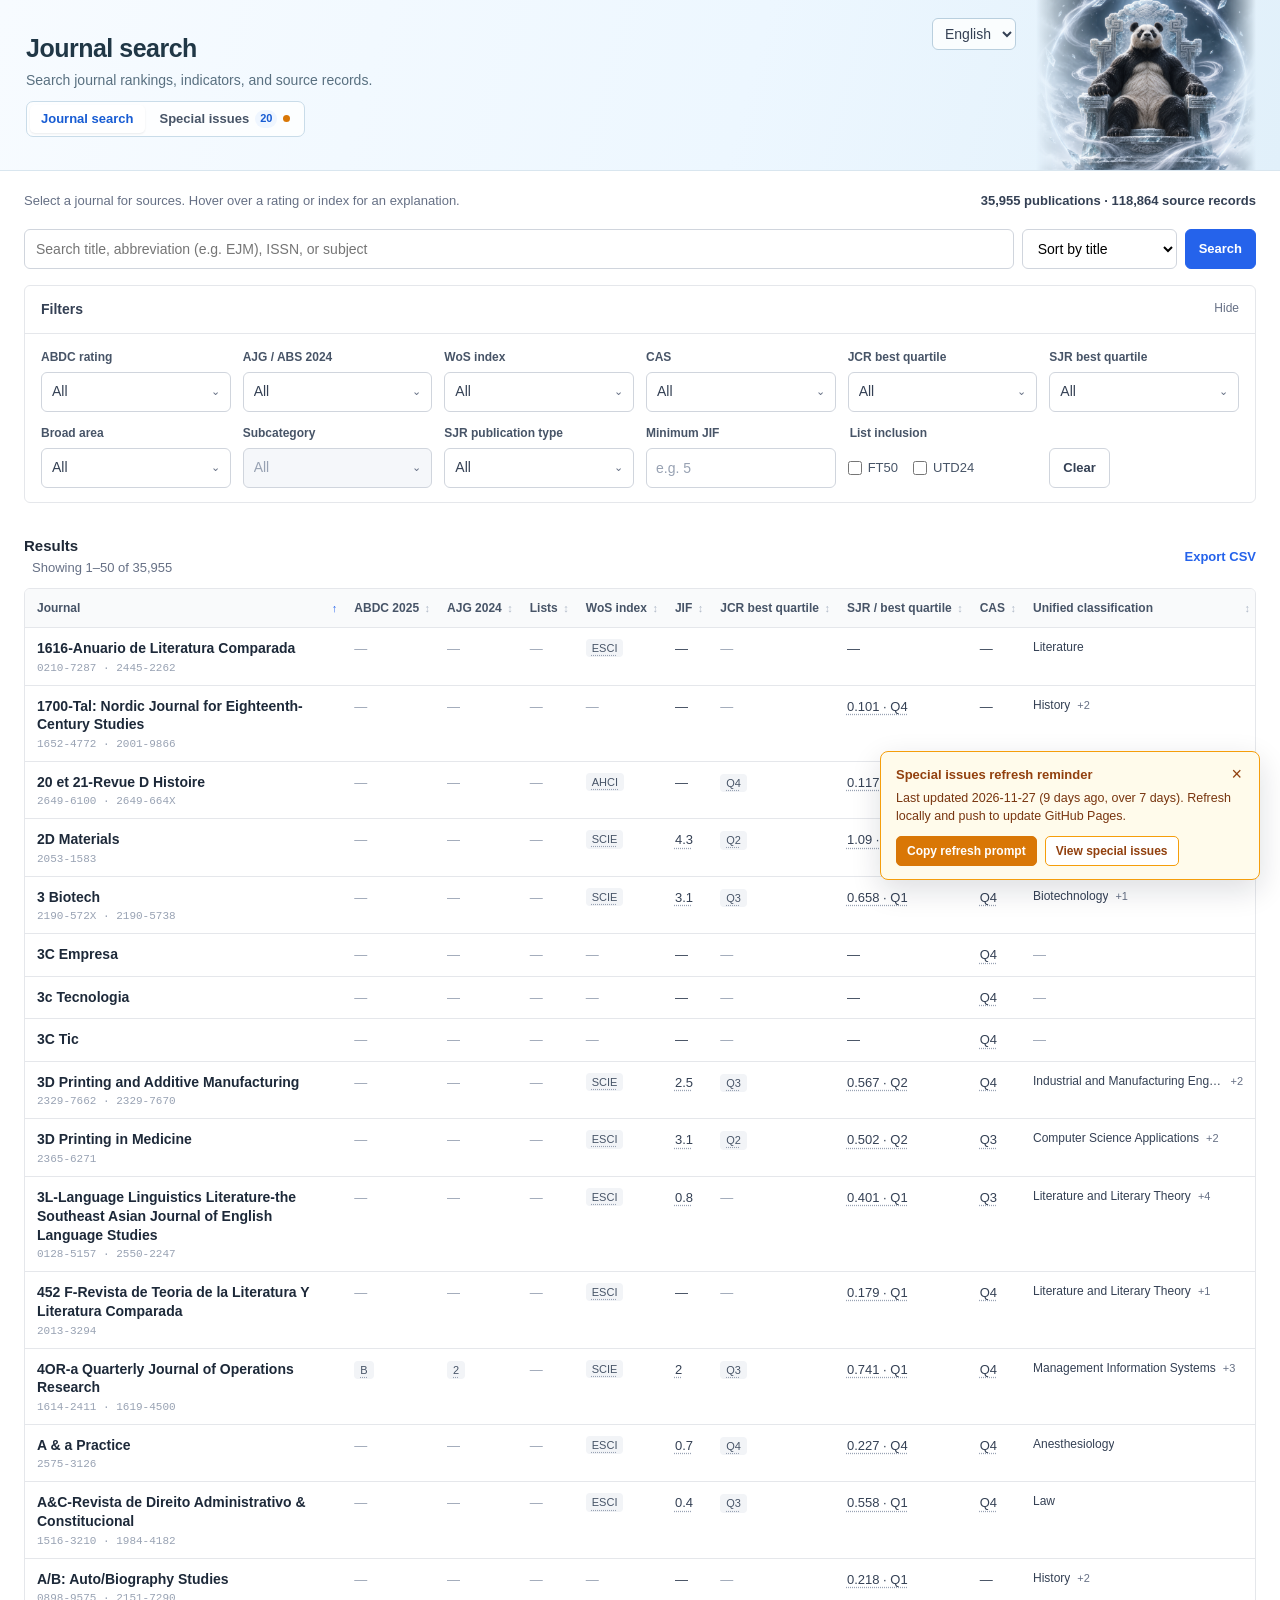
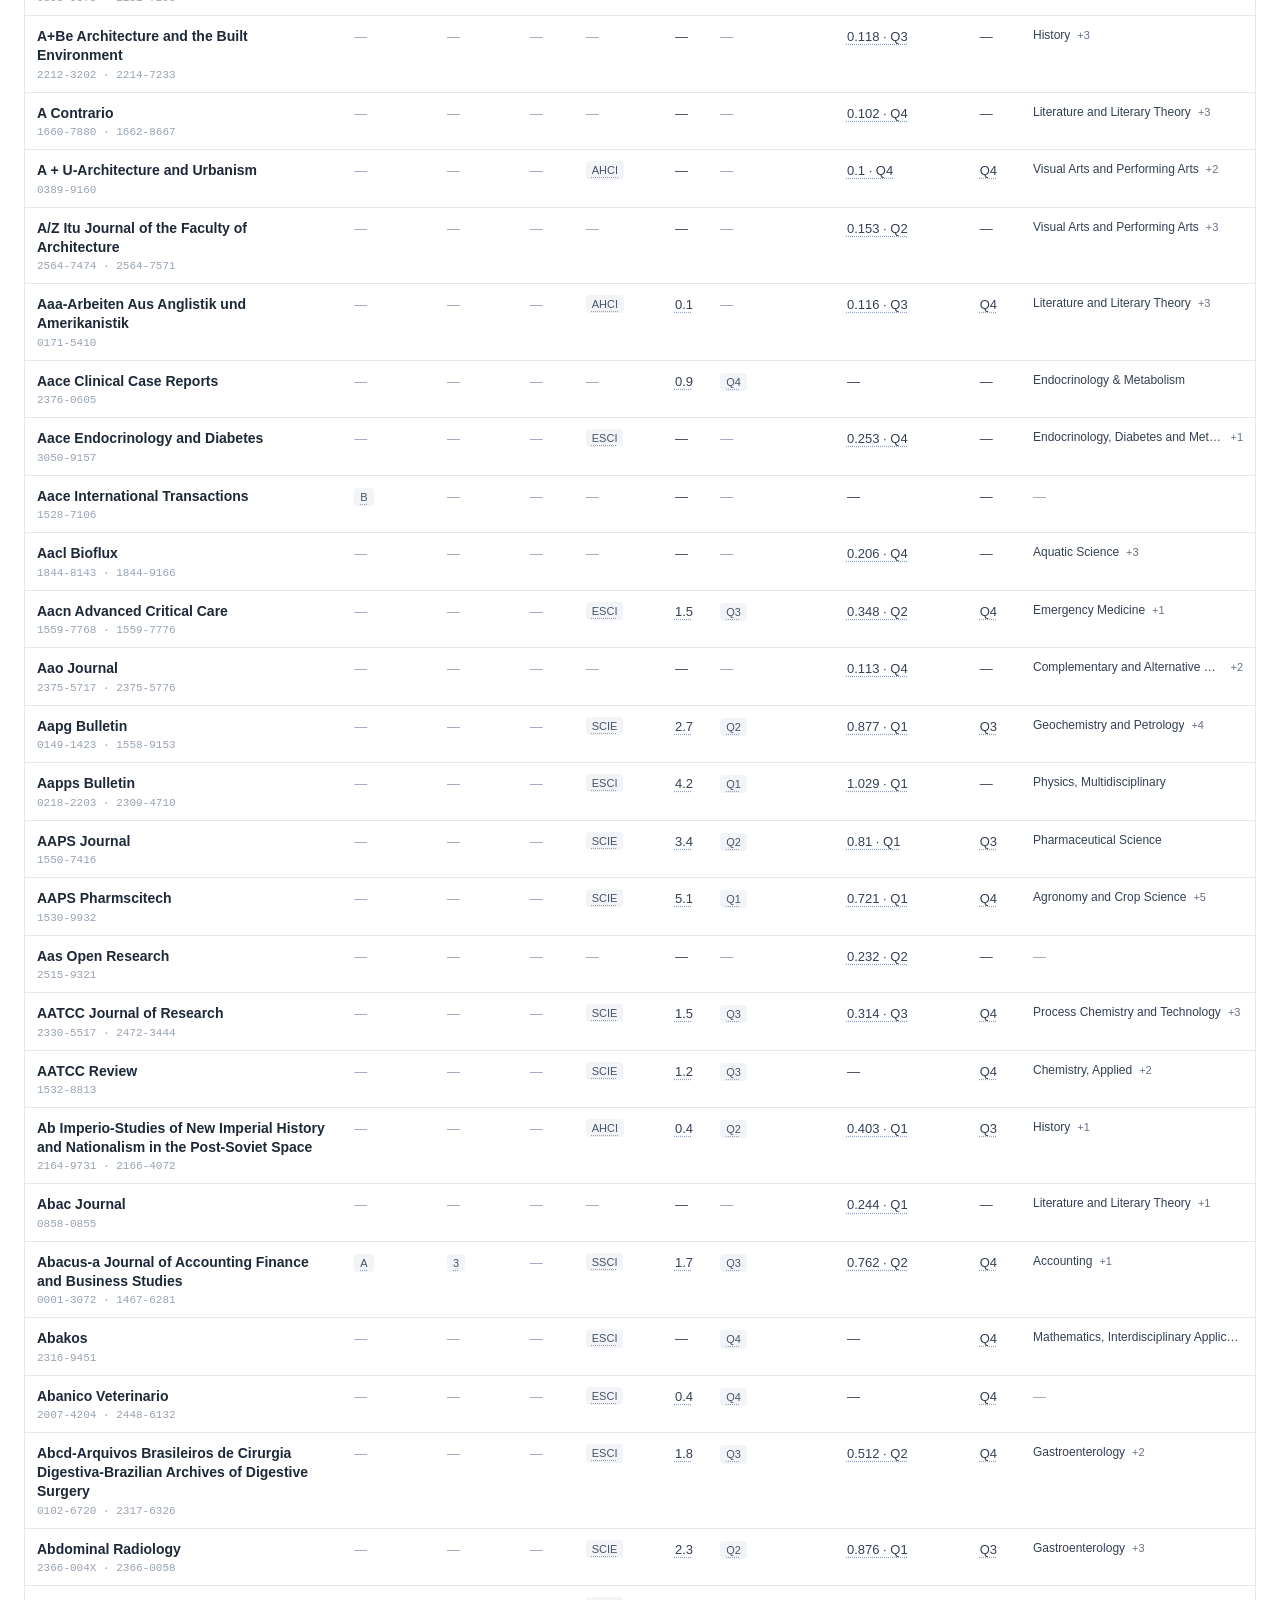
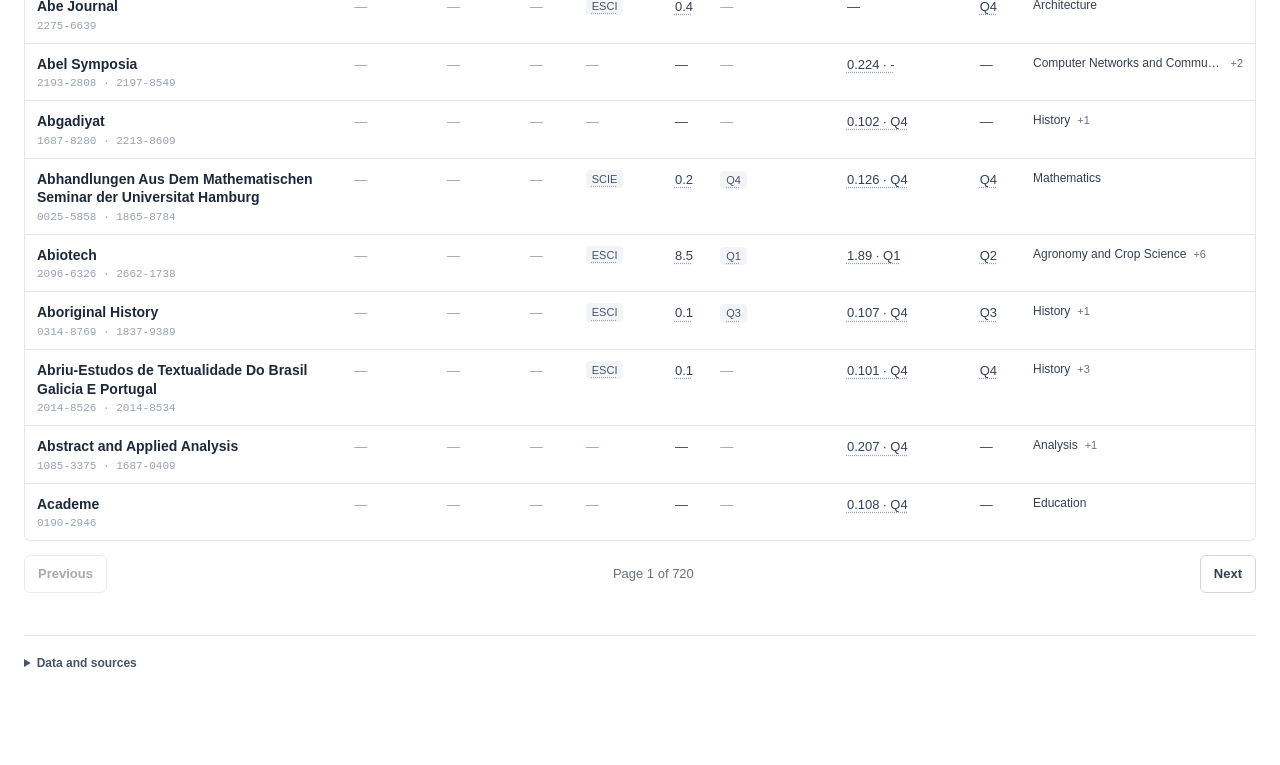
==== commit a635bf01: "Add 7-day Special Issues refresh reminder and silent launcher" ====
--- a/site/index.html
+++ b/site/index.html
@@ -20,7 +20,7 @@
   <link rel="stylesheet" href="help.css?v=2c78fc4bd369">
   <link rel="stylesheet" href="detail.css?v=8b7fe9f15615">
   <link rel="stylesheet" href="multi-select.css?v=e45afd5d69f2">
-  <link rel="stylesheet" href="special-issues.css?v=212de4c6750a">
+  <link rel="stylesheet" href="special-issues.css?v=4ce532a3be98">
 </head>
 <body>
   <header class="masthead"><div class="brand"><div class="brand-copy"><h1 data-i18n="title">Journal search</h1><p class="subline" data-i18n="description">Search journal rankings, indicators, and source records.</p><nav class="view-tabs" aria-label="Views"><button type="button" class="view-tab" id="tab-journals" data-view="journals" aria-pressed="true"><span data-i18n="tabJournals">Journal search</span></button><button type="button" class="view-tab" id="tab-special-issues" data-view="special-issues" aria-pressed="false"><span data-i18n="tabSpecialIssues">Special issues</span><span class="view-tab-badge" id="si-tab-badge" hidden>0</span></button></nav></div><select id="language" aria-label="Language"><option value="en">English</option><option value="zh">中文</option></select><div class="brand-scene"><img id="brand-logo" src="brand/panda-emperor.png?v=140ae6e6cad0" width="220" height="170" alt="Panda emperor on an ice throne amid swirling wind"></div></div></header>
@@ -61,7 +61,7 @@
   <script src="multi-select.js?v=4e3e580601c8"></script>
   <script src="app.js?v=d5a1a532ab3d"></script>
   <script src="help-popover.js?v=96e6e84c053a"></script>
-  <script src="special-issues.js?v=a15c9b25a9e3"></script>
+  <script src="special-issues.js?v=48f2a37e38c6"></script>
 
 </body>
 </html>
--- a/site/special-issues.css
+++ b/site/special-issues.css
@@ -6,6 +6,22 @@
 .view-tab[aria-pressed="true"]{background:#fff;color:#175cd3;box-shadow:0 1px 2px rgba(16,24,40,.08)}
 .view-tab-badge{display:inline-flex;align-items:center;justify-content:center;min-width:18px;height:18px;padding:0 5px;border-radius:999px;background:#eff6ff;color:#175cd3;font-size:11px;font-weight:700;font-variant-numeric:tabular-nums}
 .view-tab[aria-pressed="true"] .view-tab-badge{background:#dbeafe;color:#1d4ed8}
+.view-tab-dot{width:7px;height:7px;border-radius:999px;background:#d97706;flex-shrink:0}
+
+/* 7-day staleness reminder toast (fixed position: zero layout shift) */
+.si-toast{position:fixed;right:20px;bottom:20px;z-index:40;max-width:min(380px,calc(100vw - 32px));padding:13px 15px;border:1px solid #f59e0b;border-radius:8px;background:#fffbeb;color:#78350f;box-shadow:0 10px 30px rgba(16,24,40,.14);font-size:13px;line-height:1.5}
+.si-toast[hidden]{display:none}
+.si-toast-head{display:flex;align-items:flex-start;justify-content:space-between;gap:10px}
+.si-toast-title{font-weight:700;color:#92400e;margin:0}
+.si-toast-close{appearance:none;border:0;background:transparent;color:#92400e;font-size:18px;line-height:1;padding:0 2px;cursor:pointer;flex-shrink:0}
+.si-toast-close:hover{color:#451a03}
+.si-toast-msg{margin:4px 0 10px;color:#78350f;font-size:12.5px}
+.si-toast-actions{display:flex;gap:8px;flex-wrap:wrap;align-items:center}
+.si-toast-btn{border:1px solid #d97706;border-radius:5px;background:#d97706;color:#fff;padding:5px 10px;font-size:12px;font-weight:600;cursor:pointer}
+.si-toast-btn:hover{background:#b45309;border-color:#b45309}
+.si-toast-btn.alt{background:#fff;color:#92400e;border-color:#f59e0b}
+.si-toast-btn.alt:hover{background:#fef3c7}
+@media(max-width:600px){.si-toast{right:16px;left:16px;bottom:16px;max-width:none}}
 
 /* Special Issues view — isolated with si- prefix */
 .si-view{display:flex;flex-direction:column;gap:16px;min-width:0}
